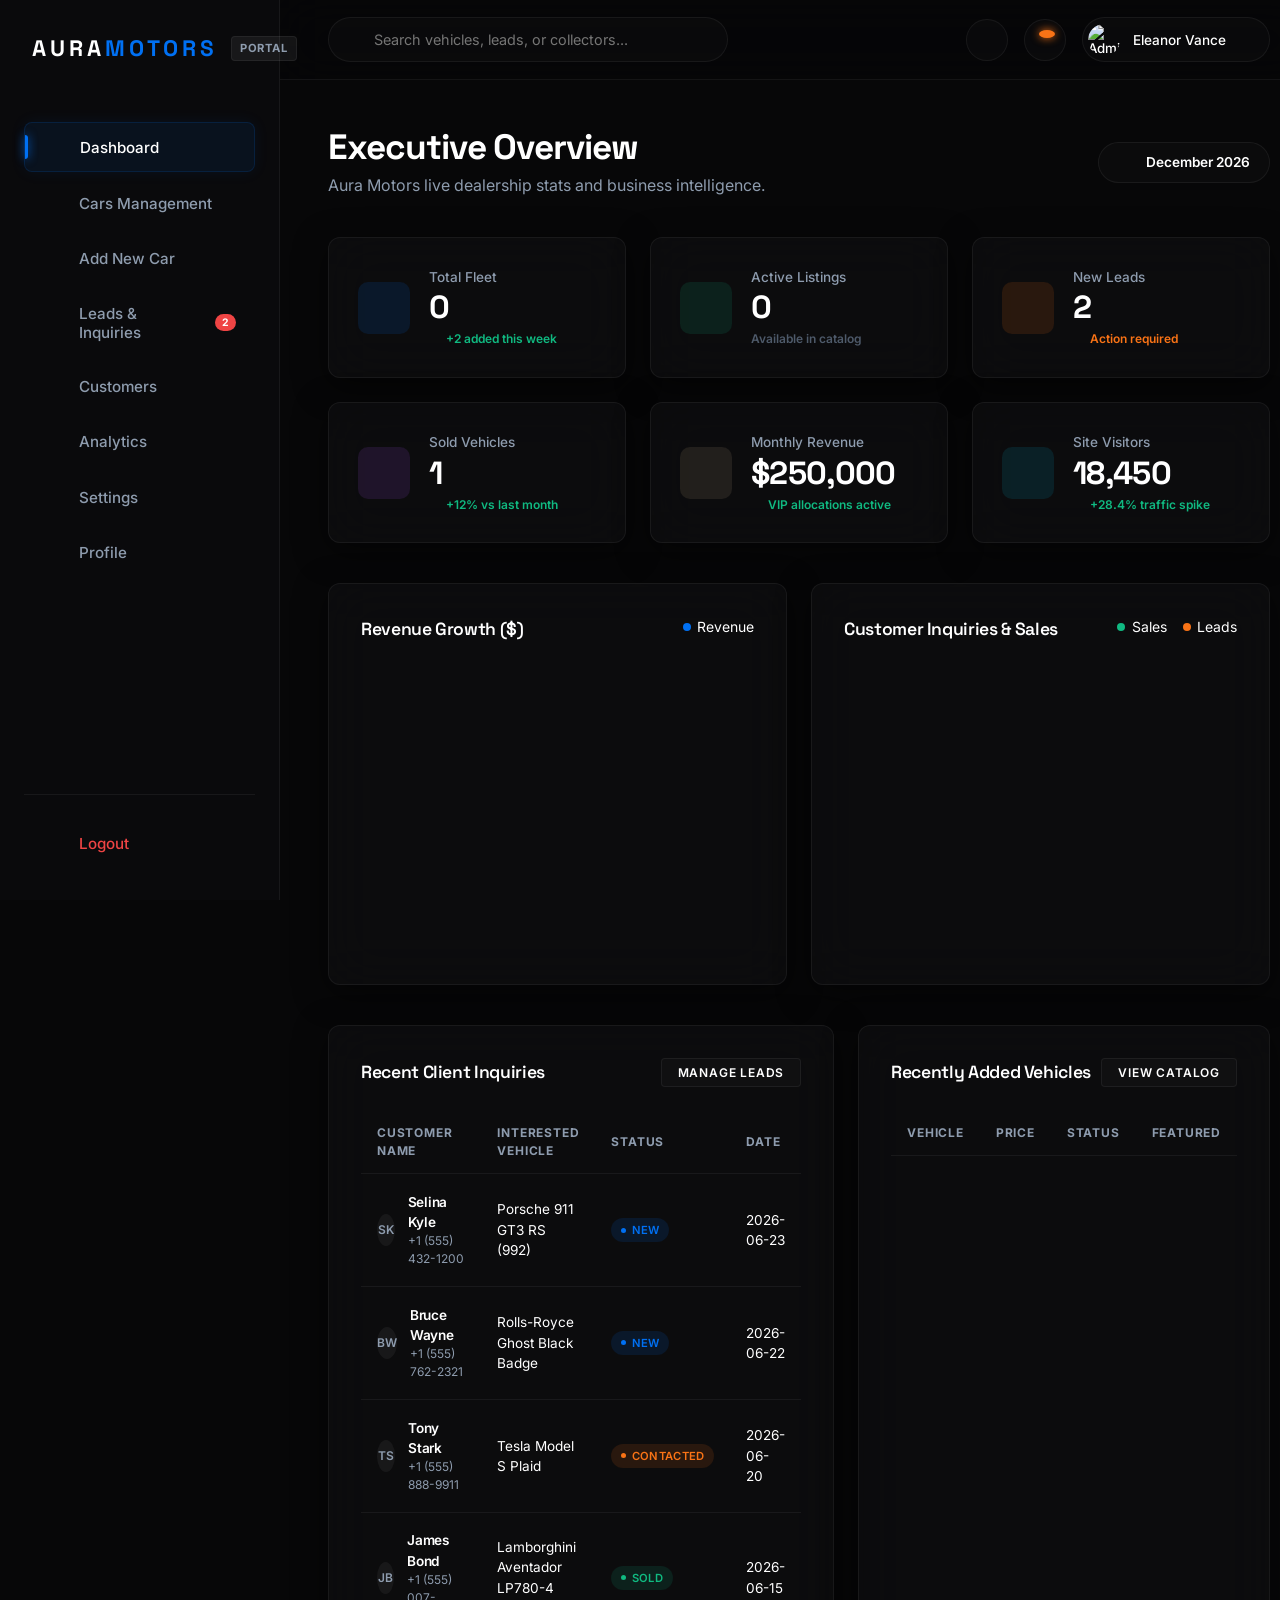
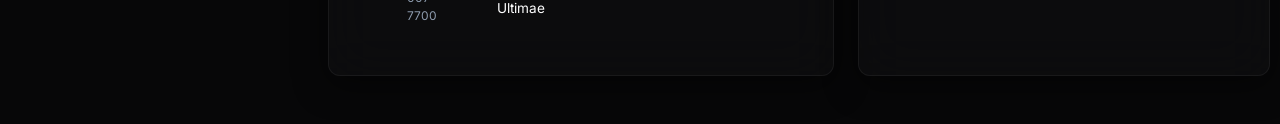
==== admin.html @ 61ebf042 "feat: add premium SaaS-grade Admin Dashboard" ====
<!DOCTYPE html>
<html lang="en">
<head>
  <meta charset="UTF-8">
  <meta name="viewport" content="width=device-width, initial-scale=1.0">
  <title>AURA MOTORS | Admin Control Panel</title>
  <!-- Google Fonts: Space Grotesk (headers) & Inter (body) -->
  <link rel="preconnect" href="https://fonts.googleapis.com">
  <link rel="preconnect" href="https://fonts.gstatic.com" crossorigin>
  <link href="https://fonts.googleapis.com/css2?family=Inter:wght@300;400;500;600;700&family=Space+Grotesk:wght@400;500;600;700&display=swap" rel="stylesheet">
  <!-- Stylesheet -->
  <link rel="stylesheet" href="admin.css">
</head>
<body class="dark-theme">

  <!-- Main Portal Portal Layout -->
  <div class="portal-wrapper">
    
    <!-- LEFT SIDEBAR -->
    <aside class="sidebar" id="sidebar">
      <div class="sidebar-brand">
        <a href="index.html" class="logo-link">AURA<span>MOTORS</span></a>
        <span class="badge badge-portal">PORTAL</span>
      </div>

      <nav class="sidebar-menu">
        <button class="menu-item active" data-tab="dashboard">
          <i data-lucide="layout-dashboard"></i>
          <span>Dashboard</span>
        </button>
        <button class="menu-item" data-tab="cars">
          <i data-lucide="car"></i>
          <span>Cars Management</span>
        </button>
        <button class="menu-item" data-tab="add-car">
          <i data-lucide="plus-square"></i>
          <span>Add New Car</span>
        </button>
        <button class="menu-item" data-tab="leads">
          <i data-lucide="message-square"></i>
          <span>Leads & Inquiries</span>
          <span class="badge badge-alert" id="leads-badge" style="display: none;">0</span>
        </button>
        <button class="menu-item" data-tab="customers">
          <i data-lucide="users"></i>
          <span>Customers</span>
        </button>
        <button class="menu-item" data-tab="analytics">
          <i data-lucide="line-chart"></i>
          <span>Analytics</span>
        </button>
        <button class="menu-item" data-tab="settings">
          <i data-lucide="settings"></i>
          <span>Settings</span>
        </button>
        <button class="menu-item" data-tab="profile">
          <i data-lucide="user-cog"></i>
          <span>Profile</span>
        </button>
      </nav>

      <div class="sidebar-footer">
        <button class="btn-logout" id="sidebar-logout-btn">
          <i data-lucide="log-out"></i>
          <span>Logout</span>
        </button>
      </div>
    </aside>

    <!-- RIGHT CONTENT AREA -->
    <div class="content-wrapper">
      
      <!-- TOP NAVBAR -->
      <header class="navbar">
        <!-- Sidebar Toggle (Mobile) -->
        <button class="mobile-menu-btn" id="mobile-toggle" aria-label="Toggle Menu">
          <i data-lucide="menu"></i>
        </button>

        <!-- Search Bar -->
        <div class="search-bar-wrapper">
          <i data-lucide="search" class="search-icon"></i>
          <input type="text" id="global-search" placeholder="Search vehicles, leads, or collectors...">
        </div>

        <!-- Controls -->
        <div class="nav-controls">
          <!-- Light/Dark Mode Toggle -->
          <button class="nav-btn" id="theme-toggle" aria-label="Toggle Theme">
            <i data-lucide="sun" id="theme-icon-sun" style="display: none;"></i>
            <i data-lucide="moon" id="theme-icon-moon"></i>
          </button>

          <!-- Notifications Center -->
          <div class="dropdown-wrapper notifications-wrapper">
            <button class="nav-btn" id="notifications-toggle" aria-label="Notifications">
              <i data-lucide="bell"></i>
              <span class="badge badge-dot" id="notif-dot" style="display: none;"></span>
            </button>
            <div class="dropdown-panel glass" id="notifications-dropdown">
              <div class="dropdown-header">
                <h4>Notifications</h4>
                <button class="btn-clear-notif" id="clear-notifications-btn">Clear All</button>
              </div>
              <div class="dropdown-list" id="notifications-list">
                <!-- Populated dynamically -->
              </div>
            </div>
          </div>

          <!-- Admin Profile Dropdown -->
          <div class="dropdown-wrapper profile-wrapper">
            <button class="profile-toggle" id="profile-toggle" aria-label="Admin Profile">
              <img id="nav-admin-avatar" src="https://images.unsplash.com/photo-1534528741775-53994a69daeb?auto=format&fit=crop&w=150&h=150&q=80" alt="Admin Avatar">
              <span class="admin-name" id="nav-admin-name">Admin</span>
              <i data-lucide="chevron-down"></i>
            </button>
            <div class="dropdown-panel glass" id="profile-dropdown">
              <div class="profile-info">
                <img id="dropdown-admin-avatar" src="https://images.unsplash.com/photo-1534528741775-53994a69daeb?auto=format&fit=crop&w=150&h=150&q=80" alt="Admin Avatar">
                <div>
                  <h4 id="dropdown-admin-name">Admin Name</h4>
                  <p id="dropdown-admin-role">Super Admin</p>
                </div>
              </div>
              <div class="profile-links">
                <button data-tab="profile" class="dropdown-link-btn"><i data-lucide="user"></i> Account Settings</button>
                <button data-tab="settings" class="dropdown-link-btn"><i data-lucide="sliders"></i> System Config</button>
                <div class="divider"></div>
                <button class="dropdown-link-btn logout-text" id="navbar-logout-btn"><i data-lucide="log-out"></i> Sign Out</button>
              </div>
            </div>
          </div>
        </div>
      </header>

      <!-- MAIN TABS CONTAINER -->
      <main class="main-content" id="main-content">

        <!-- TAB 1: DASHBOARD -->
        <section class="tab-panel active" id="tab-dashboard">
          
          <div class="dashboard-header-block">
            <div>
              <h1 class="page-title">Executive Overview</h1>
              <p class="page-subtitle">Aura Motors live dealership stats and business intelligence.</p>
            </div>
            <div class="date-picker-badge">
              <i data-lucide="calendar"></i>
              <span id="live-date-str">June 2026</span>
            </div>
          </div>

          <!-- STATISTICS CARDS -->
          <div class="stats-grid">
            <div class="stat-card glass">
              <div class="stat-icon-wrapper blue">
                <i data-lucide="car"></i>
              </div>
              <div class="stat-details">
                <span class="stat-label">Total Fleet</span>
                <h3 class="stat-value" id="stat-total-cars">0</h3>
                <span class="stat-meta text-success"><i data-lucide="trending-up"></i> +2 added this week</span>
              </div>
            </div>
            <div class="stat-card glass">
              <div class="stat-icon-wrapper green">
                <i data-lucide="check-circle-2"></i>
              </div>
              <div class="stat-details">
                <span class="stat-label">Active Listings</span>
                <h3 class="stat-value" id="stat-active-listings">0</h3>
                <span class="stat-meta text-muted">Available in catalog</span>
              </div>
            </div>
            <div class="stat-card glass">
              <div class="stat-icon-wrapper orange">
                <i data-lucide="message-square"></i>
              </div>
              <div class="stat-details">
                <span class="stat-label">New Leads</span>
                <h3 class="stat-value" id="stat-new-leads">0</h3>
                <span class="stat-meta text-orange" id="stat-pending-leads-pct"><i data-lucide="clock"></i> Action required</span>
              </div>
            </div>
            <div class="stat-card glass">
              <div class="stat-icon-wrapper purple">
                <i data-lucide="shopping-cart"></i>
              </div>
              <div class="stat-details">
                <span class="stat-label">Sold Vehicles</span>
                <h3 class="stat-value" id="stat-sold-cars">0</h3>
                <span class="stat-meta text-success"><i data-lucide="trending-up"></i> +12% vs last month</span>
              </div>
            </div>
            <div class="stat-card glass">
              <div class="stat-icon-wrapper gold">
                <i data-lucide="dollar-sign"></i>
              </div>
              <div class="stat-details">
                <span class="stat-label">Monthly Revenue</span>
                <h3 class="stat-value" id="stat-monthly-revenue">$0</h3>
                <span class="stat-meta text-success"><i data-lucide="trending-up"></i> VIP allocations active</span>
              </div>
            </div>
            <div class="stat-card glass">
              <div class="stat-icon-wrapper cyan">
                <i data-lucide="eye"></i>
              </div>
              <div class="stat-details">
                <span class="stat-label">Site Visitors</span>
                <h3 class="stat-value" id="stat-site-visitors">0</h3>
                <span class="stat-meta text-success"><i data-lucide="trending-up"></i> +28.4% traffic spike</span>
              </div>
            </div>
          </div>

          <!-- ANALYTICS SECTION (CHARTS) -->
          <div class="charts-grid">
            <div class="chart-card glass">
              <div class="chart-header">
                <h3>Revenue Growth ($)</h3>
                <div class="chart-legend">
                  <span class="legend-dot blue"></span> <span>Revenue</span>
                </div>
              </div>
              <div class="chart-container">
                <canvas id="revenue-chart"></canvas>
              </div>
            </div>
            <div class="chart-card glass">
              <div class="chart-header">
                <h3>Customer Inquiries & Sales</h3>
                <div class="chart-legend">
                  <span class="legend-dot green"></span> <span>Sales</span>
                  <span class="legend-dot orange" style="margin-left: 1rem;"></span> <span>Leads</span>
                </div>
              </div>
              <div class="chart-container">
                <canvas id="leads-chart"></canvas>
              </div>
            </div>
          </div>

          <!-- BOTTOM TABLES GRID -->
          <div class="dashboard-tables-grid">
            
            <!-- RECENT LEADS -->
            <div class="table-card glass">
              <div class="table-header">
                <h3>Recent Client Inquiries</h3>
                <button class="btn btn-secondary-sm" data-tab="leads">Manage Leads</button>
              </div>
              <div class="table-container">
                <table class="dashboard-table">
                  <thead>
                    <tr>
                      <th>Customer Name</th>
                      <th>Interested Vehicle</th>
                      <th>Status</th>
                      <th>Date</th>
                    </tr>
                  </thead>
                  <tbody id="recent-leads-tbody">
                    <!-- Populated dynamically -->
                  </tbody>
                </table>
              </div>
            </div>

            <!-- RECENT CARS -->
            <div class="table-card glass">
              <div class="table-header">
                <h3>Recently Added Vehicles</h3>
                <button class="btn btn-secondary-sm" data-tab="cars">View Catalog</button>
              </div>
              <div class="table-container">
                <table class="dashboard-table">
                  <thead>
                    <tr>
                      <th>Vehicle</th>
                      <th>Price</th>
                      <th>Status</th>
                      <th>Featured</th>
                    </tr>
                  </thead>
                  <tbody id="recent-cars-tbody">
                    <!-- Populated dynamically -->
                  </tbody>
                </table>
              </div>
            </div>

          </div>

        </section>

        <!-- TAB 2: CARS MANAGEMENT -->
        <section class="tab-panel" id="tab-cars">
          <div class="section-header-block">
            <div>
              <h1 class="page-title">Catalog Inventory</h1>
              <p class="page-subtitle">Add, modify, feature, or remove luxury hypercars from AURA MOTORS.</p>
            </div>
            <button class="btn btn-primary" data-tab="add-car">
              <i data-lucide="plus"></i> Add New Vehicle
            </button>
          </div>

          <!-- FILTER BAR -->
          <div class="filter-bar glass">
            <div class="filter-group">
              <label for="car-filter-search">Search</label>
              <input type="text" id="car-filter-search" placeholder="Search by name or model...">
            </div>
            <div class="filter-group">
              <label for="car-filter-brand">Brand</label>
              <select id="car-filter-brand">
                <option value="all">All Brands</option>
                <!-- Filled dynamically -->
              </select>
            </div>
            <div class="filter-group">
              <label for="car-filter-fuel">Fuel Type</label>
              <select id="car-filter-fuel">
                <option value="all">All Fuel Types</option>
                <option value="Gasoline">Gasoline</option>
                <option value="Electric">Electric</option>
                <option value="Hybrid">Hybrid</option>
              </select>
            </div>
            <div class="filter-group">
              <label for="car-filter-featured">Status</label>
              <select id="car-filter-featured">
                <option value="all">All Statuses</option>
                <option value="featured">Featured Only</option>
                <option value="standard">Standard Only</option>
              </select>
            </div>
          </div>

          <!-- CARS LIST TABLE -->
          <div class="table-card glass" style="margin-top: 2rem;">
            <div class="table-container">
              <table class="dashboard-table catalog-table">
                <thead>
                  <tr>
                    <th>Vehicle</th>
                    <th>Year</th>
                    <th>Price</th>
                    <th>Specs</th>
                    <th>Fuel / Trans</th>
                    <th>Featured</th>
                    <th>Actions</th>
                  </tr>
                </thead>
                <tbody id="catalog-cars-tbody">
                  <!-- Populated dynamically -->
                </tbody>
              </table>
            </div>
          </div>
        </section>

        <!-- TAB 3: ADD/EDIT NEW CAR -->
        <section class="tab-panel" id="tab-add-car">
          <div class="section-header-block">
            <div>
              <h1 class="page-title" id="form-page-title">Add New Vehicle</h1>
              <p class="page-subtitle">Publish a new high-performance luxury automobile to the dealership database.</p>
            </div>
            <button class="btn btn-secondary" data-tab="cars">
              Cancel & Return
            </button>
          </div>

          <form class="glass form-wrapper" id="vehicle-form">
            <!-- Hidden input for editing ID -->
            <input type="hidden" id="form-car-id" value="">

            <div class="form-grid">
              
              <!-- Left Column: Specs -->
              <div class="form-column">
                <h3 class="form-section-title">Core Specifications</h3>
                
                <div class="form-row-2">
                  <div class="form-group">
                    <label for="car-brand">Brand Name *</label>
                    <input type="text" id="car-brand" required placeholder="e.g. Lamborghini">
                  </div>
                  <div class="form-group">
                    <label for="car-name">Model Name *</label>
                    <input type="text" id="car-name" required placeholder="e.g. Aventador LP780-4">
                  </div>
                </div>

                <div class="form-row-3">
                  <div class="form-group">
                    <label for="car-year">Model Year *</label>
                    <input type="number" id="car-year" min="1900" max="2030" required placeholder="e.g. 2024">
                  </div>
                  <div class="form-group">
                    <label for="car-price">Price ($) *</label>
                    <input type="number" id="car-price" min="0" required placeholder="e.g. 350000">
                  </div>
                  <div class="form-group">
                    <label for="car-hp">Horsepower (HP) *</label>
                    <input type="number" id="car-hp" min="0" required placeholder="e.g. 780">
                  </div>
                </div>

                <div class="form-row-3">
                  <div class="form-group">
                    <label for="car-fuel">Fuel Type *</label>
                    <select id="car-fuel" required>
                      <option value="Gasoline">Gasoline</option>
                      <option value="Electric">Electric</option>
                      <option value="Hybrid">Hybrid</option>
                    </select>
                  </div>
                  <div class="form-group">
                    <label for="car-transmission">Transmission *</label>
                    <select id="car-transmission" required>
                      <option value="Automatic">Automatic</option>
                      <option value="Manual">Manual</option>
                    </select>
                  </div>
                  <div class="form-group">
                    <label for="car-drivetrain">Drivetrain *</label>
                    <input type="text" id="car-drivetrain" required placeholder="e.g. AWD or RWD">
                  </div>
                </div>

                <div class="form-row-3">
                  <div class="form-group">
                    <label for="car-engine">Engine Type *</label>
                    <input type="text" id="car-engine" required placeholder="e.g. 6.5L V12">
                  </div>
                  <div class="form-group">
                    <label for="car-acceleration">Acceleration (0-60mph) *</label>
                    <input type="text" id="car-acceleration" required placeholder="e.g. 2.8s">
                  </div>
                  <div class="form-group">
                    <label for="car-topspeed">Top Speed *</label>
                    <input type="text" id="car-topspeed" required placeholder="e.g. 220 mph">
                  </div>
                </div>

                <div class="form-group">
                  <label for="car-description">Vehicle Narrative / Description *</label>
                  <textarea id="car-description" rows="5" required placeholder="Enter description detailing the craftsmanship, condition, speed specs and performance highlights..."></textarea>
                </div>
              </div>

              <!-- Right Column: Media -->
              <div class="form-column">
                <h3 class="form-section-title">Media & Showroom Display</h3>
                
                <div class="form-group">
                  <label for="car-image">Main Display Image URL *</label>
                  <input type="url" id="car-image" required placeholder="https://images.unsplash.com/...">
                </div>

                <div class="form-group">
                  <label for="car-gallery">Gallery Image URLs (One URL per line) *</label>
                  <textarea id="car-gallery" rows="5" required placeholder="https://images.unsplash.com/photo-1
https://images.unsplash.com/photo-2
https://images.unsplash.com/photo-3"></textarea>
                  <p class="field-tip">Provide at least 3 URLs for the showcase slider.</p>
                </div>

                <div class="form-group">
                  <label for="car-angles">360° Viewer Image Angles (One URL per line - Exactly 6 URLs)</label>
                  <textarea id="car-angles" rows="5" placeholder="Angle 1 (Front)...
Angle 2...
Angle 3...
Angle 4...
Angle 5...
Angle 6 (Back)..."></textarea>
                  <p class="field-tip">Optional. If empty, the website will use gallery assets for the 360° carousel.</p>
                </div>

                <div class="form-group flex-row-align">
                  <div class="checkbox-wrapper">
                    <input type="checkbox" id="car-featured">
                    <label for="car-featured">Feature on Showroom Homepage</label>
                  </div>
                </div>

                <div class="form-actions" style="margin-top: 3rem;">
                  <button type="submit" class="btn btn-primary" id="form-submit-btn">Save Vehicle Details</button>
                  <button type="button" class="btn btn-secondary" id="form-clear-btn">Clear All</button>
                </div>
              </div>

            </div>
          </form>
        </section>

        <!-- TAB 4: LEADS & INQUIRIES -->
        <section class="tab-panel" id="tab-leads">
          <div class="section-header-block">
            <div>
              <h1 class="page-title">Client Inquiries</h1>
              <p class="page-subtitle">Track, update, and manage customer acquisition leads for premium cars.</p>
            </div>
          </div>

          <!-- Leads Filter -->
          <div class="filter-bar glass">
            <div class="filter-group">
              <label for="leads-filter-search">Search Clients</label>
              <input type="text" id="leads-filter-search" placeholder="Search by name, phone or vehicle...">
            </div>
            <div class="filter-group">
              <label for="leads-filter-status">Inquiry Status</label>
              <select id="leads-filter-status">
                <option value="all">All Inquiries</option>
                <option value="New">New</option>
                <option value="Contacted">Contacted</option>
                <option value="Sold">Sold</option>
                <option value="Closed">Closed</option>
              </select>
            </div>
          </div>

          <!-- Leads Table -->
          <div class="table-card glass" style="margin-top: 2rem;">
            <div class="table-container">
              <table class="dashboard-table catalog-table">
                <thead>
                  <tr>
                    <th>Customer Name</th>
                    <th>Phone / Contact</th>
                    <th>Vehicle of Interest</th>
                    <th>Date</th>
                    <th>Status</th>
                    <th>Actions</th>
                  </tr>
                </thead>
                <tbody id="leads-tbody">
                  <!-- Filled dynamically -->
                </tbody>
              </table>
            </div>
          </div>
        </section>

        <!-- TAB 5: CUSTOMER MANAGEMENT -->
        <section class="tab-panel" id="tab-customers">
          <div class="section-header-block">
            <div>
              <h1 class="page-title">VIP Collectors Directory</h1>
              <p class="page-subtitle">Access profile records, wishlist items, and purchase archives of AURA clients.</p>
            </div>
          </div>

          <!-- Customers Grid -->
          <div class="customers-grid" id="customers-cards-grid">
            <!-- Populated dynamically -->
          </div>
        </section>

        <!-- TAB 6: ANALYTICS -->
        <section class="tab-panel" id="tab-analytics">
          <div class="section-header-block">
            <div>
              <h1 class="page-title">Performance Analytics</h1>
              <p class="page-subtitle">Deep dive business intelligence charts tracking revenue, sales conversion, and site traffic.</p>
            </div>
          </div>

          <div class="analytics-charts-detailed">
            
            <div class="chart-card-large glass">
              <div class="chart-header">
                <h3>Revenue Trend ($)</h3>
                <p class="chart-subtitle">Calculated monthly revenue from VIP allocations and direct showroom deals.</p>
              </div>
              <div class="chart-container-large">
                <canvas id="analytics-revenue-large-chart"></canvas>
              </div>
            </div>

            <div class="analytics-row-charts">
              
              <div class="chart-card glass">
                <div class="chart-header">
                  <h3>Lead Acquisition Channel</h3>
                </div>
                <div class="chart-container">
                  <canvas id="analytics-channels-chart"></canvas>
                </div>
              </div>

              <div class="chart-card glass">
                <div class="chart-header">
                  <h3>Catalog Engagement by Category</h3>
                </div>
                <div class="chart-container">
                  <canvas id="analytics-categories-chart"></canvas>
                </div>
              </div>

            </div>

          </div>
        </section>

        <!-- TAB 7: SETTINGS -->
        <section class="tab-panel" id="tab-settings">
          <div class="section-header-block">
            <div>
              <h1 class="page-title">System Settings</h1>
              <p class="page-subtitle">Manage system rules, SEO descriptions, contact portals, and dealership policies.</p>
            </div>
          </div>

          <div class="settings-grid">
            
            <!-- Left panel: Dealership Info & SEO -->
            <div class="settings-column">
              <div class="glass form-wrapper">
                <h3 class="form-section-title">Dealership Information</h3>
                
                <div class="form-group">
                  <label for="settings-dealer-name">Dealership Name</label>
                  <input type="text" id="settings-dealer-name" value="AURA MOTORS">
                </div>

                <div class="form-row-2">
                  <div class="form-group">
                    <label for="settings-dealer-phone">Business Phone</label>
                    <input type="text" id="settings-dealer-phone" value="+1 (555) 019-9000">
                  </div>
                  <div class="form-group">
                    <label for="settings-dealer-email">Sales Email</label>
                    <input type="email" id="settings-dealer-email" value="sales@auramotors.com">
                  </div>
                </div>

                <div class="form-group">
                  <label for="settings-dealer-address">Dealership Address</label>
                  <input type="text" id="settings-dealer-address" value="700 S Las Vegas Blvd, Las Vegas, NV 89101">
                </div>

                <h3 class="form-section-title" style="margin-top: 2rem;">SEO & Web Performance</h3>

                <div class="form-group">
                  <label for="settings-seo-title">Meta Title Template</label>
                  <input type="text" id="settings-seo-title" value="AURA MOTORS | Futuristic Luxury Car Dealership">
                </div>

                <div class="form-group">
                  <label for="settings-seo-description">Meta Description</label>
                  <textarea id="settings-seo-description" rows="3">Experience the pinnacle of automotive luxury and performance. Explore, compare, and drive your dream sports car today at Aura Motors.</textarea>
                </div>

                <button class="btn btn-primary" id="save-general-settings-btn" style="margin-top: 1rem;">Save Portal Configuration</button>
              </div>
            </div>

            <!-- Right panel: Social Links & Team Members -->
            <div class="settings-column">
              <div class="glass form-wrapper">
                <h3 class="form-section-title">Social Showroom Connections</h3>

                <div class="form-group">
                  <label for="settings-social-ig">Instagram URL</label>
                  <input type="url" id="settings-social-ig" value="https://instagram.com/auramotors">
                </div>
                <div class="form-group">
                  <label for="settings-social-yt">YouTube Channel</label>
                  <input type="url" id="settings-social-yt" value="https://youtube.com/auramotors">
                </div>
                <div class="form-group">
                  <label for="settings-social-tw">X / Twitter</label>
                  <input type="url" id="settings-social-tw" value="https://x.com/auramotors">
                </div>

                <h3 class="form-section-title" style="margin-top: 2rem;">Authorized Admin Accounts</h3>
                
                <div class="team-admins-list" id="admins-list-container">
                  <!-- Rendered dynamically -->
                </div>

                <button class="btn btn-secondary" id="add-admin-account-btn" style="width: 100%; justify-content: center; margin-top: 1.5rem;">
                  <i data-lucide="plus"></i> Authorize New Team Member
                </button>
              </div>
            </div>

          </div>
        </section>

        <!-- TAB 8: PROFILE -->
        <section class="tab-panel" id="tab-profile">
          <div class="section-header-block">
            <div>
              <h1 class="page-title">Personal Settings</h1>
              <p class="page-subtitle">View and update your personal admin details, role privileges, and credentials.</p>
            </div>
          </div>

          <div class="profile-card-container glass">
            <div class="profile-details-card">
              <div class="profile-card-left">
                <div class="avatar-upload-area">
                  <img id="profile-card-avatar" src="" alt="Admin Avatar">
                  <div class="avatar-overlay">
                    <i data-lucide="camera"></i>
                  </div>
                </div>
                <h2 id="profile-card-name">Admin Name</h2>
                <span class="role-badge" id="profile-card-role">Super Admin</span>
              </div>
              <div class="profile-card-right">
                <form id="admin-profile-form">
                  <div class="form-row-2">
                    <div class="form-group">
                      <label for="profile-name">Full Name</label>
                      <input type="text" id="profile-name" required value="Eleanor Vance">
                    </div>
                    <div class="form-group">
                      <label for="profile-email">Email Address</label>
                      <input type="email" id="profile-email" required value="eleanor@auramotors.com">
                    </div>
                  </div>
                  <div class="form-row-2">
                    <div class="form-group">
                      <label for="profile-role">Designation / Role</label>
                      <input type="text" id="profile-role" readonly value="Super Admin" class="readonly-input">
                    </div>
                    <div class="form-group">
                      <label for="profile-avatar-url">Avatar Photo URL</label>
                      <input type="url" id="profile-avatar-url" required value="https://images.unsplash.com/photo-1534528741775-53994a69daeb?auto=format&fit=crop&w=150&h=150&q=80">
                    </div>
                  </div>
                  <div class="form-group">
                    <label for="profile-password">Change Password</label>
                    <input type="password" id="profile-password" placeholder="••••••••" value="admin1234">
                  </div>
                  <button type="submit" class="btn btn-primary" style="margin-top: 1rem;">Update Account Details</button>
                </form>
              </div>
            </div>
          </div>
        </section>

      </main>

    </div>
  </div>

  <!-- VIEW CAR DETAILS MODAL -->
  <div class="modal-overlay" id="car-details-modal">
    <div class="modal-box glass modal-large">
      <div class="modal-header">
        <h3 id="modal-car-title">Lamborghini Aventador</h3>
        <button class="modal-close" id="modal-car-close-btn">&times;</button>
      </div>
      <div class="modal-body">
        <div class="modal-car-grid">
          <div class="modal-car-left">
            <img id="modal-car-image" src="" alt="Car Image">
            <div class="modal-car-gallery" id="modal-car-gallery-row">
              <!-- Populated dynamically -->
            </div>
          </div>
          <div class="modal-car-right">
            <span class="modal-car-brand" id="modal-car-brand">Lamborghini</span>
            <div class="modal-car-price" id="modal-car-price">$507,000</div>
            <p class="modal-car-description" id="modal-car-desc">Description text...</p>
            
            <div class="modal-car-specs-grid">
              <div class="spec-tile">
                <span class="spec-label">Year</span>
                <span class="spec-val" id="modal-car-spec-year">2023</span>
              </div>
              <div class="spec-tile">
                <span class="spec-label">Fuel</span>
                <span class="spec-val" id="modal-car-spec-fuel">Gasoline</span>
              </div>
              <div class="spec-tile">
                <span class="spec-label">Transmission</span>
                <span class="spec-val" id="modal-car-spec-trans">Automatic</span>
              </div>
              <div class="spec-tile">
                <span class="spec-label">Power</span>
                <span class="spec-val" id="modal-car-spec-hp">780 HP</span>
              </div>
              <div class="spec-tile">
                <span class="spec-label">0-60 mph</span>
                <span class="spec-val" id="modal-car-spec-acc">2.8s</span>
              </div>
              <div class="spec-tile">
                <span class="spec-label">Top Speed</span>
                <span class="spec-val" id="modal-car-spec-speed">220 mph</span>
              </div>
            </div>
          </div>
        </div>
      </div>
    </div>
  </div>

  <!-- CONTACT LEAD MODAL -->
  <div class="modal-overlay" id="lead-contact-modal">
    <div class="modal-box glass">
      <div class="modal-header">
        <h3>Contact Client</h3>
        <button class="modal-close" id="modal-lead-close-btn">&times;</button>
      </div>
      <div class="modal-body">
        <p style="font-size: 0.9rem; color: var(--text-secondary); margin-bottom: 1.5rem;">Drafting sales pitch for <span style="font-weight:600; color:var(--text-primary);" id="contact-client-name">John Doe</span> regarding the <span style="font-weight:600; color:var(--accent-blue);" id="contact-client-car">Ferrari SF90</span>.</p>
        
        <div class="form-group">
          <label for="contact-channel">Communication Mode</label>
          <select id="contact-channel">
            <option value="email">Email Portal (sales@auramotors.com)</option>
            <option value="phone">Direct VIP Line (+1 (555) 019-9000)</option>
            <option value="whatsapp">Secure WhatsApp Client</option>
          </select>
        </div>

        <div class="form-group">
          <label for="contact-template">Message Template</label>
          <select id="contact-template">
            <option value="intro">Test Drive Scheduling & Booking Confirmation</option>
            <option value="pricing">Bespoke Financing Options & Pricing Sheet</option>
            <option value="avail">Exclusive Allocation / Delivery Status</option>
          </select>
        </div>

        <div class="form-group">
          <label for="contact-msg-content">Message Preview</label>
          <textarea id="contact-msg-content" rows="6"></textarea>
        </div>

        <div style="display:flex; justify-content: flex-end; gap: 1rem; margin-top: 2rem;">
          <button class="btn btn-secondary" id="btn-cancel-contact">Close</button>
          <button class="btn btn-primary" id="btn-send-contact"><i data-lucide="send"></i> Dispatch Message</button>
        </div>
      </div>
    </div>
  </div>

  <!-- GLOBAL NOTIFICATION TOAST OVERLAY -->
  <div id="toast-container" class="toast-container"></div>

  <!-- CDNs -->
  <!-- ChartJS CDN for premium analytical graphs -->
  <script src="https://cdn.jsdelivr.net/npm/chart.js"></script>
  <!-- Lucide Icons CDN -->
  <script src="https://unpkg.com/lucide@latest"></script>
  <!-- Main Script -->
  <script src="admin.js"></script>
</body>
</html>
---- admin.css ----
/* ==========================================================================
   AURA MOTORS ADMIN DASHBOARD STYLESHEET
   Design Language: Tesla-Inspired Minimalist Glassmorphism (Dark / Light Theme)
   ========================================================================== */

/* --- CSS Variables & Design System Tokens --- */
:root {
  --font-family-heading: 'Space Grotesk', sans-serif;
  --font-family-body: 'Inter', sans-serif;

  /* Theme: Dark (Default) */
  --bg-primary: #070708;
  --bg-secondary: #0f0f11;
  --bg-sidebar: #0a0a0c;
  --bg-card: rgba(255, 255, 255, 0.02);
  --border-color: rgba(255, 255, 255, 0.06);
  --border-color-hover: rgba(255, 255, 255, 0.12);
  --text-primary: #ffffff;
  --text-secondary: #8e9cae;
  --text-muted: #4e5a6a;

  /* Accent Colors */
  --accent-blue: #0070f3;
  --accent-blue-hover: #1e82f8;
  --accent-blue-glow: rgba(0, 112, 243, 0.25);
  
  --accent-gold: #c5a880;
  --accent-gold-hover: #b4966e;
  --accent-gold-glow: rgba(197, 168, 128, 0.2);

  --accent-green: #10b981;
  --accent-green-glow: rgba(16, 185, 129, 0.15);

  --accent-orange: #f97316;
  --accent-orange-glow: rgba(249, 115, 22, 0.15);

  --accent-red: #ef4444;
  --accent-red-glow: rgba(239, 68, 68, 0.15);

  --accent-cyan: #06b6d4;

  /* Shadow & Blur */
  --glass-blur: 25px;
  --shadow-main: 0 8px 32px 0 rgba(0, 0, 0, 0.5);
  --transition-smooth: all 0.3s cubic-bezier(0.16, 1, 0.3, 1);
  --transition-fast: all 0.15s ease;
}

/* Light Theme Variables */
body.light-theme {
  --bg-primary: #f8fafc;
  --bg-secondary: #ffffff;
  --bg-sidebar: #f1f5f9;
  --bg-card: rgba(0, 0, 0, 0.02);
  --border-color: rgba(0, 0, 0, 0.08);
  --border-color-hover: rgba(0, 0, 0, 0.16);
  --text-primary: #0f172a;
  --text-secondary: #475569;
  --text-muted: #94a3b8;

  --accent-blue-glow: rgba(0, 112, 243, 0.1);
  --accent-gold-glow: rgba(197, 168, 128, 0.1);
  --shadow-main: 0 8px 32px 0 rgba(148, 163, 184, 0.15);
}

/* --- Base & Reset Reset Styles --- */
* {
  margin: 0;
  padding: 0;
  box-sizing: border-box;
}

body {
  background-color: var(--bg-primary);
  color: var(--text-primary);
  font-family: var(--font-family-body);
  font-size: 14px;
  line-height: 1.5;
  overflow-x: hidden;
  transition: background-color 0.4s ease, color 0.4s ease;
}

/* Scrollbar styling */
::-webkit-scrollbar {
  width: 6px;
  height: 6px;
}
::-webkit-scrollbar-track {
  background: var(--bg-primary);
}
::-webkit-scrollbar-thumb {
  background: var(--border-color);
  border-radius: 3px;
}
::-webkit-scrollbar-thumb:hover {
  background: var(--text-muted);
}

/* --- Typography Typography --- */
h1, h2, h3, h4, h5, h6 {
  font-family: var(--font-family-heading);
  font-weight: 600;
  letter-spacing: -0.02em;
}

/* --- Layout Structure Layout --- */
.portal-wrapper {
  display: grid;
  grid-template-columns: 280px 1fr;
  min-height: 100vh;
}

/* LEFT SIDEBAR */
.sidebar {
  background-color: var(--bg-sidebar);
  border-right: 1px solid var(--border-color);
  display: flex;
  flex-direction: column;
  height: 100vh;
  position: sticky;
  top: 0;
  z-index: 100;
  padding: 2rem 1.5rem;
  transition: transform 0.3s cubic-bezier(0.16, 1, 0.3, 1), background-color 0.4s ease;
}

.sidebar-brand {
  display: flex;
  align-items: center;
  gap: 0.8rem;
  margin-bottom: 3.5rem;
  padding-left: 0.5rem;
}

.logo-link {
  font-family: var(--font-family-heading);
  font-size: 1.4rem;
  font-weight: 700;
  letter-spacing: 0.25rem;
  color: var(--text-primary);
  text-decoration: none;
}

.logo-link span {
  color: var(--accent-blue);
}

.badge {
  padding: 0.2rem 0.5rem;
  border-radius: 4px;
  font-size: 0.7rem;
  font-weight: 700;
  letter-spacing: 0.05rem;
}

.badge-portal {
  background: rgba(255, 255, 255, 0.06);
  border: 1px solid var(--border-color);
  color: var(--text-secondary);
}

.badge-alert {
  background: var(--accent-red);
  color: #fff;
  font-size: 0.65rem;
  padding: 0.1rem 0.4rem;
  border-radius: 10px;
}

.sidebar-menu {
  display: flex;
  flex-direction: column;
  gap: 0.4rem;
  flex: 1;
}

.menu-item {
  display: flex;
  align-items: center;
  gap: 1rem;
  padding: 0.9rem 1.2rem;
  background: none;
  border: none;
  border-radius: 8px;
  color: var(--text-secondary);
  font-family: var(--font-family-body);
  font-size: 0.95rem;
  font-weight: 500;
  text-align: left;
  cursor: pointer;
  width: 100%;
  transition: var(--transition-fast);
  position: relative;
}

.menu-item i {
  width: 20px;
  height: 20px;
  stroke-width: 1.8;
  color: var(--text-secondary);
  transition: var(--transition-fast);
}

.menu-item:hover {
  color: var(--text-primary);
  background: rgba(255, 255, 255, 0.02);
}

.menu-item:hover i {
  color: var(--text-primary);
  transform: translateX(2px);
}

.menu-item.active {
  color: var(--text-primary);
  background: rgba(0, 112, 243, 0.08);
  border: 1px solid rgba(0, 112, 243, 0.15);
  box-shadow: 0 0 15px rgba(0, 112, 243, 0.08);
}

.menu-item.active i {
  color: var(--accent-blue);
}

.menu-item.active::before {
  content: '';
  position: absolute;
  left: 0;
  top: 25%;
  height: 50%;
  width: 3px;
  background-color: var(--accent-blue);
  border-radius: 0 4px 4px 0;
  box-shadow: 0 0 10px var(--accent-blue);
}

.sidebar-footer {
  border-top: 1px solid var(--border-color);
  padding-top: 1.5rem;
}

.btn-logout {
  display: flex;
  align-items: center;
  gap: 1rem;
  padding: 0.9rem 1.2rem;
  background: none;
  border: none;
  border-radius: 8px;
  color: var(--accent-red);
  font-family: var(--font-family-body);
  font-size: 0.95rem;
  font-weight: 500;
  cursor: pointer;
  width: 100%;
  transition: var(--transition-fast);
}

.btn-logout:hover {
  background: rgba(239, 68, 68, 0.08);
}

.btn-logout i {
  width: 20px;
  height: 20px;
}

/* RIGHT CONTENT AREA */
.content-wrapper {
  display: flex;
  flex-direction: column;
  min-height: 100vh;
}

/* TOP NAVBAR */
.navbar {
  height: 80px;
  background-color: rgba(7, 7, 8, 0.4);
  backdrop-filter: blur(var(--glass-blur));
  border-bottom: 1px solid var(--border-color);
  padding: 0 3rem;
  display: flex;
  align-items: center;
  justify-content: space-between;
  position: sticky;
  top: 0;
  z-index: 90;
  transition: background-color 0.4s ease;
}

body.light-theme .navbar {
  background-color: rgba(248, 250, 252, 0.4);
}

.mobile-menu-btn {
  display: none;
  background: none;
  border: none;
  color: var(--text-primary);
  font-size: 1.5rem;
  cursor: pointer;
  width: 40px;
  height: 40px;
  align-items: center;
  justify-content: center;
  border-radius: 8px;
  border: 1px solid var(--border-color);
}

.search-bar-wrapper {
  position: relative;
  max-width: 400px;
  width: 100%;
}

.search-icon {
  position: absolute;
  left: 1.2rem;
  top: 50%;
  transform: translateY(-50%);
  color: var(--text-secondary);
  width: 16px;
  height: 16px;
}

#global-search {
  width: 100%;
  background: rgba(255, 255, 255, 0.02);
  border: 1px solid var(--border-color);
  padding: 0.8rem 1rem 0.8rem 2.8rem;
  border-radius: 30px;
  color: var(--text-primary);
  font-family: var(--font-family-body);
  font-size: 0.9rem;
  outline: none;
  transition: var(--transition-smooth);
}

#global-search:focus {
  border-color: var(--accent-blue);
  background: rgba(255, 255, 255, 0.05);
  box-shadow: 0 0 15px var(--accent-blue-glow);
}

.nav-controls {
  display: flex;
  align-items: center;
  gap: 1rem;
}

.nav-btn {
  width: 42px;
  height: 42px;
  border-radius: 50%;
  background: rgba(255, 255, 255, 0.02);
  border: 1px solid var(--border-color);
  color: var(--text-primary);
  display: flex;
  align-items: center;
  justify-content: center;
  cursor: pointer;
  position: relative;
  transition: var(--transition-fast);
}

.nav-btn:hover {
  background: rgba(255, 255, 255, 0.06);
  border-color: var(--border-color-hover);
  transform: translateY(-1px);
}

.nav-btn i {
  width: 18px;
  height: 18px;
  stroke-width: 2;
}

.badge-dot {
  position: absolute;
  top: 10px;
  right: 10px;
  width: 8px;
  height: 8px;
  border-radius: 50%;
  background-color: var(--accent-orange);
  box-shadow: 0 0 8px var(--accent-orange);
}

/* Dropdown Container */
.dropdown-wrapper {
  position: relative;
}

.dropdown-panel {
  position: absolute;
  top: calc(100% + 15px);
  right: 0;
  width: 320px;
  border-radius: 12px;
  border: 1px solid var(--border-color);
  box-shadow: var(--shadow-main);
  opacity: 0;
  visibility: hidden;
  transform: translateY(10px);
  transition: opacity 0.3s cubic-bezier(0.16, 1, 0.3, 1), transform 0.3s cubic-bezier(0.16, 1, 0.3, 1), visibility 0.3s ease;
  z-index: 200;
  overflow: hidden;
}

.dropdown-panel.active {
  opacity: 1;
  visibility: visible;
  transform: translateY(0);
}

/* Glassmorphism Styling */
.glass {
  background: rgba(15, 15, 17, 0.7);
  backdrop-filter: blur(var(--glass-blur));
  -webkit-backdrop-filter: blur(var(--glass-blur));
}

body.light-theme .glass {
  background: rgba(255, 255, 255, 0.75);
}

/* Notifications Dropdown Spec */
.dropdown-header {
  padding: 1.2rem 1.5rem;
  border-bottom: 1px solid var(--border-color);
  display: flex;
  align-items: center;
  justify-content: space-between;
}

.dropdown-header h4 {
  font-size: 1rem;
}

.btn-clear-notif {
  background: none;
  border: none;
  color: var(--accent-blue);
  font-family: var(--font-family-body);
  font-size: 0.75rem;
  font-weight: 600;
  cursor: pointer;
}

.dropdown-list {
  max-height: 320px;
  overflow-y: auto;
}

.notif-item {
  padding: 1.2rem 1.5rem;
  border-bottom: 1px solid var(--border-color);
  display: flex;
  gap: 1rem;
  cursor: pointer;
  transition: var(--transition-fast);
}

.notif-item:hover {
  background: rgba(255, 255, 255, 0.02);
}

.notif-icon-wrapper {
  width: 32px;
  height: 32px;
  border-radius: 50%;
  display: flex;
  align-items: center;
  justify-content: center;
  flex-shrink: 0;
}

.notif-icon-wrapper.blue { background: rgba(0, 112, 243, 0.15); color: var(--accent-blue); }
.notif-icon-wrapper.orange { background: rgba(249, 115, 22, 0.15); color: var(--accent-orange); }
.notif-icon-wrapper.green { background: rgba(16, 185, 129, 0.15); color: var(--accent-green); }

.notif-item-body h5 {
  font-family: var(--font-family-body);
  font-size: 0.85rem;
  font-weight: 600;
  margin-bottom: 0.1rem;
}

.notif-item-body p {
  font-size: 0.8rem;
  color: var(--text-secondary);
  line-height: 1.3;
  margin-bottom: 0.3rem;
}

.notif-time {
  font-size: 0.7rem;
  color: var(--text-muted);
}

.notif-empty {
  padding: 2.5rem;
  text-align: center;
  color: var(--text-secondary);
}

.notif-empty i {
  width: 36px;
  height: 36px;
  stroke-width: 1.5;
  color: var(--text-muted);
  margin-bottom: 0.8rem;
}

/* Profile Dropdown Specs */
.profile-toggle {
  display: flex;
  align-items: center;
  gap: 0.8rem;
  background: rgba(255, 255, 255, 0.02);
  border: 1px solid var(--border-color);
  padding: 0.35rem 1rem 0.35rem 0.35rem;
  border-radius: 30px;
  cursor: pointer;
  color: var(--text-primary);
  font-family: var(--font-family-body);
  font-weight: 500;
  transition: var(--transition-fast);
}

.profile-toggle:hover {
  background: rgba(255, 255, 255, 0.05);
  border-color: var(--border-color-hover);
}

#nav-admin-avatar {
  width: 32px;
  height: 32px;
  border-radius: 50%;
  object-fit: cover;
}

.admin-name {
  font-size: 0.85rem;
}

.profile-toggle i {
  width: 14px;
  height: 14px;
}

.profile-info {
  padding: 1.5rem;
  border-bottom: 1px solid var(--border-color);
  display: flex;
  align-items: center;
  gap: 1rem;
}

#dropdown-admin-avatar {
  width: 48px;
  height: 48px;
  border-radius: 50%;
  object-fit: cover;
  border: 1.5px solid var(--accent-blue);
}

.profile-info h4 {
  font-size: 0.95rem;
}

.profile-info p {
  font-size: 0.75rem;
  color: var(--text-secondary);
}

.profile-links {
  padding: 0.6rem;
  display: flex;
  flex-direction: column;
}

.dropdown-link-btn {
  background: none;
  border: none;
  padding: 0.7rem 1rem;
  color: var(--text-primary);
  font-family: var(--font-family-body);
  font-size: 0.85rem;
  font-weight: 500;
  text-align: left;
  display: flex;
  align-items: center;
  gap: 0.8rem;
  border-radius: 6px;
  cursor: pointer;
  transition: var(--transition-fast);
}

.dropdown-link-btn:hover {
  background: rgba(255, 255, 255, 0.04);
  color: var(--accent-blue);
}

.dropdown-link-btn i {
  width: 16px;
  height: 16px;
}

.divider {
  height: 1px;
  background-color: var(--border-color);
  margin: 0.4rem 0;
}

.logout-text:hover {
  color: var(--accent-red) !important;
  background: rgba(239, 68, 68, 0.08) !important;
}

/* --- MAIN TABS CONTAINER --- */
.main-content {
  flex: 1;
  padding: 3rem;
  max-width: 1600px;
  width: 100%;
  margin: 0 auto;
}

.tab-panel {
  display: none;
  animation: fade-in-up 0.5s cubic-bezier(0.16, 1, 0.3, 1);
}

.tab-panel.active {
  display: block;
}

@keyframes fade-in-up {
  0% { opacity: 0; transform: translateY(15px); }
  100% { opacity: 1; transform: translateY(0); }
}

/* Headers */
.dashboard-header-block,
.section-header-block {
  display: flex;
  align-items: center;
  justify-content: space-between;
  margin-bottom: 2.5rem;
}

.page-title {
  font-size: 2.2rem;
  font-weight: 700;
  letter-spacing: -0.03em;
  line-height: 1.1;
  margin-bottom: 0.4rem;
}

.page-subtitle {
  color: var(--text-secondary);
  font-size: 1rem;
}

.date-picker-badge {
  display: flex;
  align-items: center;
  gap: 0.7rem;
  padding: 0.6rem 1.2rem;
  background: rgba(255, 255, 255, 0.02);
  border: 1px solid var(--border-color);
  border-radius: 30px;
  font-size: 0.85rem;
  font-weight: 600;
}

.date-picker-badge i {
  width: 16px;
  height: 16px;
  color: var(--accent-blue);
}

/* Buttons */
.btn {
  display: inline-flex;
  align-items: center;
  gap: 0.6rem;
  padding: 0.8rem 1.8rem;
  font-family: var(--font-family-body);
  font-size: 0.85rem;
  font-weight: 600;
  letter-spacing: 0.05rem;
  text-transform: uppercase;
  border-radius: 4px;
  cursor: pointer;
  transition: var(--transition-smooth);
  text-decoration: none;
}

.btn-primary {
  background-color: var(--text-primary);
  color: var(--bg-primary);
  border: 1px solid var(--text-primary);
}

.btn-primary:hover {
  background-color: transparent;
  color: var(--text-primary);
  transform: translateY(-2px);
  box-shadow: 0 5px 15px rgba(255,255,255,0.05);
}

body.light-theme .btn-primary:hover {
  box-shadow: 0 5px 15px rgba(0,0,0,0.1);
}

.btn-secondary {
  background-color: rgba(255, 255, 255, 0.02);
  color: var(--text-primary);
  border: 1px solid var(--border-color);
}

.btn-secondary:hover {
  background-color: var(--text-primary);
  color: var(--bg-primary);
  border-color: var(--text-primary);
  transform: translateY(-2px);
}

.btn-secondary-sm {
  background-color: rgba(255, 255, 255, 0.02);
  color: var(--text-primary);
  border: 1px solid var(--border-color);
  padding: 0.4rem 1rem;
  font-size: 0.75rem;
  font-weight: 600;
  text-transform: uppercase;
  border-radius: 4px;
  cursor: pointer;
  transition: var(--transition-fast);
}

.btn-secondary-sm:hover {
  background-color: rgba(255, 255, 255, 0.08);
  border-color: var(--border-color-hover);
}

/* --- STATISTICS CARDS --- */
.stats-grid {
  display: grid;
  grid-template-columns: repeat(auto-fit, minmax(240px, 1fr));
  gap: 1.5rem;
  margin-bottom: 2.5rem;
}

.stat-card {
  padding: 1.8rem;
  border-radius: 12px;
  border: 1px solid var(--border-color);
  display: flex;
  align-items: center;
  gap: 1.2rem;
  box-shadow: var(--shadow-main);
  transition: var(--transition-smooth);
}

.stat-card:hover {
  transform: translateY(-4px);
  border-color: var(--border-color-hover);
  box-shadow: 0 12px 40px rgba(0, 0, 0, 0.6);
}

body.light-theme .stat-card:hover {
  box-shadow: 0 12px 40px rgba(148, 163, 184, 0.2);
}

.stat-icon-wrapper {
  width: 52px;
  height: 52px;
  border-radius: 10px;
  display: flex;
  align-items: center;
  justify-content: center;
  flex-shrink: 0;
}

.stat-icon-wrapper i {
  width: 24px;
  height: 24px;
  stroke-width: 1.8;
}

/* Accent Color Variations for Stats Icon */
.stat-icon-wrapper.blue { background: rgba(0, 112, 243, 0.12); color: var(--accent-blue); }
.stat-icon-wrapper.green { background: rgba(16, 185, 129, 0.12); color: var(--accent-green); }
.stat-icon-wrapper.orange { background: rgba(249, 115, 22, 0.12); color: var(--accent-orange); }
.stat-icon-wrapper.purple { background: rgba(168, 85, 247, 0.12); color: #a855f7; }
.stat-icon-wrapper.gold { background: rgba(197, 168, 128, 0.12); color: var(--accent-gold); }
.stat-icon-wrapper.cyan { background: rgba(6, 182, 212, 0.12); color: var(--accent-cyan); }

.stat-details {
  display: flex;
  flex-direction: column;
}

.stat-label {
  font-size: 0.85rem;
  color: var(--text-secondary);
  margin-bottom: 0.2rem;
  font-weight: 500;
}

.stat-value {
  font-family: var(--font-family-heading);
  font-size: 2rem;
  font-weight: 700;
  line-height: 1.1;
  margin-bottom: 0.3rem;
  letter-spacing: -0.02em;
}

.stat-meta {
  font-size: 0.75rem;
  font-weight: 600;
  display: flex;
  align-items: center;
  gap: 0.3rem;
}

.stat-meta i {
  width: 12px;
  height: 12px;
}

.text-success { color: var(--accent-green); }
.text-orange { color: var(--accent-orange); }
.text-muted { color: var(--text-muted); }

/* --- ANALYTICS SECTION --- */
.charts-grid {
  display: grid;
  grid-template-columns: repeat(2, 1fr);
  gap: 1.5rem;
  margin-bottom: 2.5rem;
}

.chart-card {
  padding: 2rem;
  border-radius: 12px;
  border: 1px solid var(--border-color);
  box-shadow: var(--shadow-main);
}

.chart-header {
  display: flex;
  justify-content: space-between;
  align-items: flex-start;
  margin-bottom: 1.8rem;
}

.chart-header h3 {
  font-size: 1.1rem;
  font-weight: 600;
}

.chart-subtitle {
  color: var(--text-secondary);
  font-size: 0.85rem;
  margin-top: 0.2rem;
}

.chart-legend {
  display: flex;
  align-items: center;
}

.legend-dot {
  width: 8px;
  height: 8px;
  border-radius: 50%;
  display: inline-block;
  margin-right: 0.4rem;
}

.legend-dot.blue { background-color: var(--accent-blue); }
.legend-dot.green { background-color: var(--accent-green); }
.legend-dot.orange { background-color: var(--accent-orange); }

.chart-container {
  height: 280px;
  position: relative;
}

/* Large charts */
.chart-card-large {
  padding: 2.5rem;
  border-radius: 12px;
  border: 1px solid var(--border-color);
  box-shadow: var(--shadow-main);
  margin-bottom: 1.5rem;
}

.chart-container-large {
  height: 380px;
  position: relative;
}

.analytics-row-charts {
  display: grid;
  grid-template-columns: 1fr 1fr;
  gap: 1.5rem;
}

/* --- TABLES GRID --- */
.dashboard-tables-grid {
  display: grid;
  grid-template-columns: 1.2fr 1fr;
  gap: 1.5rem;
}

.table-card {
  padding: 2rem;
  border-radius: 12px;
  border: 1px solid var(--border-color);
  box-shadow: var(--shadow-main);
}

.table-header {
  display: flex;
  justify-content: space-between;
  align-items: center;
  margin-bottom: 1.5rem;
}

.table-header h3 {
  font-size: 1.1rem;
  font-weight: 600;
}

.table-container {
  width: 100%;
  overflow-x: auto;
}

.dashboard-table {
  width: 100%;
  border-collapse: collapse;
  text-align: left;
}

.dashboard-table th {
  padding: 0.8rem 1rem;
  color: var(--text-secondary);
  font-size: 0.75rem;
  font-weight: 700;
  text-transform: uppercase;
  letter-spacing: 0.05rem;
  border-bottom: 1px solid var(--border-color);
}

.dashboard-table td {
  padding: 1.1rem 1rem;
  border-bottom: 1px solid var(--border-color);
  font-size: 0.85rem;
  vertical-align: middle;
}

.dashboard-table tbody tr:last-child td {
  border-bottom: none;
}

/* Table Item Custom Specs */
.tbl-user {
  display: flex;
  align-items: center;
  gap: 0.8rem;
}

.tbl-user-avatar {
  width: 32px;
  height: 32px;
  border-radius: 50%;
  object-fit: cover;
  background-color: var(--border-color);
}

.tbl-user-details h5 {
  font-family: var(--font-family-body);
  font-size: 0.85rem;
  font-weight: 600;
}

.tbl-user-details p {
  font-size: 0.75rem;
  color: var(--text-secondary);
}

.status-pill {
  display: inline-flex;
  align-items: center;
  gap: 0.35rem;
  padding: 0.25rem 0.6rem;
  border-radius: 30px;
  font-size: 0.7rem;
  font-weight: 600;
  text-transform: uppercase;
  letter-spacing: 0.02rem;
}

.status-pill::before {
  content: '';
  width: 5px;
  height: 5px;
  border-radius: 50%;
  display: inline-block;
}

.status-pill.new {
  background: rgba(0, 112, 243, 0.12);
  color: var(--accent-blue);
}
.status-pill.new::before { background: var(--accent-blue); }

.status-pill.contacted {
  background: rgba(249, 115, 22, 0.12);
  color: var(--accent-orange);
}
.status-pill.contacted::before { background: var(--accent-orange); }

.status-pill.sold {
  background: rgba(16, 185, 129, 0.12);
  color: var(--accent-green);
}
.status-pill.sold::before { background: var(--accent-green); }

.status-pill.closed {
  background: rgba(255, 255, 255, 0.04);
  color: var(--text-secondary);
}
.status-pill.closed::before { background: var(--text-secondary); }

/* Switch Toggle (For Featured) */
.switch {
  position: relative;
  display: inline-block;
  width: 38px;
  height: 20px;
}

.switch input {
  opacity: 0;
  width: 0;
  height: 0;
}

.slider {
  position: absolute;
  cursor: pointer;
  top: 0;
  left: 0;
  right: 0;
  bottom: 0;
  background-color: var(--border-color);
  transition: .4s;
  border-radius: 20px;
  border: 1px solid var(--border-color);
}

.slider::before {
  position: absolute;
  content: "";
  height: 12px;
  width: 12px;
  left: 3px;
  bottom: 3px;
  background-color: var(--text-secondary);
  transition: .3s cubic-bezier(0.16, 1, 0.3, 1);
  border-radius: 50%;
}

input:checked + .slider {
  background-color: var(--accent-blue-glow);
  border-color: var(--accent-blue);
}

input:checked + .slider::before {
  transform: translateX(18px);
  background-color: var(--accent-blue);
  box-shadow: 0 0 5px var(--accent-blue);
}

/* Actions in Catalog */
.table-actions {
  display: flex;
  gap: 0.5rem;
}

.btn-action {
  width: 32px;
  height: 32px;
  border-radius: 6px;
  border: 1px solid var(--border-color);
  background: rgba(255, 255, 255, 0.01);
  color: var(--text-primary);
  display: flex;
  align-items: center;
  justify-content: center;
  cursor: pointer;
  transition: var(--transition-fast);
}

.btn-action:hover {
  background: rgba(255, 255, 255, 0.05);
}

.btn-action.blue:hover {
  border-color: var(--accent-blue);
  color: var(--accent-blue);
}

.btn-action.red:hover {
  border-color: var(--accent-red);
  color: var(--accent-red);
  background: rgba(239, 68, 68, 0.05);
}

.btn-action i {
  width: 14px;
  height: 14px;
}

/* --- FILTER BAR --- */
.filter-bar {
  padding: 1.5rem 2rem;
  border-radius: 10px;
  border: 1px solid var(--border-color);
  display: grid;
  grid-template-columns: 2fr 1fr 1fr 1fr;
  gap: 1.5rem;
  box-shadow: var(--shadow-main);
}

.filter-group {
  display: flex;
  flex-direction: column;
  gap: 0.5rem;
}

.filter-group label {
  font-size: 0.75rem;
  font-weight: 700;
  text-transform: uppercase;
  color: var(--text-secondary);
  letter-spacing: 0.05rem;
}

.filter-group input,
.filter-group select {
  background: rgba(255, 255, 255, 0.02);
  border: 1px solid var(--border-color);
  padding: 0.8rem 1rem;
  border-radius: 6px;
  color: var(--text-primary);
  font-family: var(--font-family-body);
  outline: none;
  transition: var(--transition-fast);
}

.filter-group input:focus,
.filter-group select:focus {
  border-color: var(--accent-blue);
  background: rgba(255, 255, 255, 0.05);
}

/* --- CRUD VEHICLE FORM --- */
.form-wrapper {
  padding: 3rem;
  border-radius: 12px;
  border: 1px solid var(--border-color);
  box-shadow: var(--shadow-main);
}

.form-grid {
  display: grid;
  grid-template-columns: 1.2fr 1fr;
  gap: 4rem;
}

.form-section-title {
  font-size: 1.2rem;
  font-weight: 600;
  border-bottom: 1px solid var(--border-color);
  padding-bottom: 0.8rem;
  margin-bottom: 2rem;
}

.form-group {
  display: flex;
  flex-direction: column;
  gap: 0.5rem;
  margin-bottom: 1.5rem;
}

.form-group label {
  font-size: 0.8rem;
  font-weight: 600;
  color: var(--text-secondary);
}

.form-group input,
.form-group select,
.form-group textarea {
  background: rgba(255, 255, 255, 0.01);
  border: 1px solid var(--border-color);
  padding: 0.9rem 1.2rem;
  border-radius: 6px;
  color: var(--text-primary);
  font-family: var(--font-family-body);
  font-size: 0.9rem;
  outline: none;
  transition: var(--transition-smooth);
}

.form-group textarea {
  resize: vertical;
}

.form-group input:focus,
.form-group select:focus,
.form-group textarea:focus {
  border-color: var(--accent-blue);
  background: rgba(255, 255, 255, 0.03);
  box-shadow: 0 0 15px var(--accent-blue-glow);
}

.form-row-2 {
  display: grid;
  grid-template-columns: 1fr 1fr;
  gap: 1.5rem;
}

.form-row-3 {
  display: grid;
  grid-template-columns: 1fr 1fr 1fr;
  gap: 1.2rem;
}

.field-tip {
  font-size: 0.75rem;
  color: var(--text-muted);
  margin-top: 0.2rem;
}

.flex-row-align {
  flex-direction: row;
  align-items: center;
  gap: 0.8rem;
}

.checkbox-wrapper {
  display: flex;
  align-items: center;
  gap: 0.8rem;
  cursor: pointer;
}

.checkbox-wrapper input[type="checkbox"] {
  width: 18px;
  height: 18px;
  cursor: pointer;
}

.checkbox-wrapper label {
  cursor: pointer;
  user-select: none;
}

.form-actions {
  display: flex;
  gap: 1rem;
}

/* --- CUSTOMERS VIEW --- */
.customers-grid {
  display: grid;
  grid-template-columns: repeat(auto-fill, minmax(320px, 1fr));
  gap: 1.5rem;
}

.customer-card {
  padding: 2.2rem;
  border-radius: 12px;
  border: 1px solid var(--border-color);
  box-shadow: var(--shadow-main);
  display: flex;
  flex-direction: column;
  align-items: center;
  text-align: center;
  transition: var(--transition-smooth);
}

.customer-card:hover {
  transform: translateY(-4px);
  border-color: var(--border-color-hover);
}

.customer-avatar {
  width: 72px;
  height: 72px;
  border-radius: 50%;
  object-fit: cover;
  border: 2px solid var(--accent-gold);
  margin-bottom: 1.2rem;
}

.customer-card h3 {
  font-size: 1.2rem;
  font-weight: 600;
  margin-bottom: 0.2rem;
}

.customer-email {
  font-size: 0.85rem;
  color: var(--text-secondary);
  margin-bottom: 1rem;
}

.customer-stats {
  display: grid;
  grid-template-columns: 1fr 1fr;
  width: 100%;
  border-top: 1px solid var(--border-color);
  border-bottom: 1px solid var(--border-color);
  padding: 1.2rem 0;
  margin-bottom: 1.5rem;
}

.cust-stat {
  display: flex;
  flex-direction: column;
}

.cust-stat .val {
  font-family: var(--font-family-heading);
  font-size: 1.3rem;
  font-weight: 700;
  color: var(--text-primary);
}

.cust-stat .lbl {
  font-size: 0.75rem;
  color: var(--text-secondary);
  margin-top: 0.1rem;
}

.cust-purchases {
  font-size: 0.8rem;
  color: var(--text-secondary);
  text-align: left;
  width: 100%;
}

.cust-purchases span {
  font-weight: 600;
  color: var(--text-primary);
}

/* --- SETTINGS GRID --- */
.settings-grid {
  display: grid;
  grid-template-columns: 1.2fr 1fr;
  gap: 2.5rem;
}

.team-admins-list {
  display: flex;
  flex-direction: column;
  gap: 1rem;
}

.admin-account-item {
  padding: 1rem;
  border-radius: 8px;
  border: 1px solid var(--border-color);
  display: flex;
  align-items: center;
  justify-content: space-between;
}

.admin-account-item .details h5 {
  font-family: var(--font-family-body);
  font-size: 0.9rem;
  font-weight: 600;
}

.admin-account-item .details p {
  font-size: 0.75rem;
  color: var(--text-secondary);
}

.btn-remove-admin {
  background: none;
  border: none;
  color: var(--accent-red);
  cursor: pointer;
}

.btn-remove-admin i {
  width: 16px;
  height: 16px;
}

/* --- PROFILE EDIT --- */
.profile-card-container {
  max-width: 1000px;
  margin: 0 auto;
  border-radius: 12px;
  border: 1px solid var(--border-color);
  box-shadow: var(--shadow-main);
  overflow: hidden;
}

.profile-details-card {
  display: grid;
  grid-template-columns: 1fr 2fr;
}

.profile-card-left {
  background: rgba(255, 255, 255, 0.01);
  border-right: 1px solid var(--border-color);
  display: flex;
  flex-direction: column;
  align-items: center;
  justify-content: center;
  padding: 4rem;
}

.avatar-upload-area {
  position: relative;
  width: 140px;
  height: 140px;
  border-radius: 50%;
  overflow: hidden;
  margin-bottom: 1.8rem;
  cursor: pointer;
  border: 3px solid var(--accent-blue);
}

.avatar-upload-area img {
  width: 100%;
  height: 100%;
  object-fit: cover;
}

.avatar-overlay {
  position: absolute;
  inset: 0;
  background: rgba(0, 0, 0, 0.6);
  display: flex;
  align-items: center;
  justify-content: center;
  color: #fff;
  opacity: 0;
  transition: var(--transition-fast);
}

.avatar-upload-area:hover .avatar-overlay {
  opacity: 1;
}

.profile-card-left h2 {
  font-size: 1.5rem;
  font-weight: 600;
  margin-bottom: 0.5rem;
}

.role-badge {
  background: rgba(0, 112, 243, 0.1);
  color: var(--accent-blue);
  border: 1px solid var(--accent-blue-glow);
  padding: 0.3rem 1rem;
  border-radius: 30px;
  font-size: 0.75rem;
  font-weight: 600;
  letter-spacing: 0.05rem;
  text-transform: uppercase;
}

.profile-card-right {
  padding: 4rem;
}

.readonly-input {
  background-color: rgba(255, 255, 255, 0.01) !important;
  color: var(--text-secondary) !important;
  cursor: not-allowed;
  border-style: dashed;
}

/* --- MODAL DIALOGS --- */
.modal-overlay {
  position: fixed;
  inset: 0;
  background: rgba(0, 0, 0, 0.75);
  backdrop-filter: blur(15px);
  z-index: 1000;
  display: flex;
  align-items: center;
  justify-content: center;
  opacity: 0;
  visibility: hidden;
  transition: opacity 0.4s cubic-bezier(0.16, 1, 0.3, 1), visibility 0.4s ease;
  padding: 2rem;
}

.modal-overlay.active {
  opacity: 1;
  visibility: visible;
}

.modal-box {
  width: 100%;
  max-width: 540px;
  border-radius: 16px;
  border: 1px solid var(--border-color);
  box-shadow: 0 30px 70px rgba(0, 0, 0, 0.8);
  transform: translateY(20px);
  transition: transform 0.4s cubic-bezier(0.16, 1, 0.3, 1);
  overflow: hidden;
}

.modal-overlay.active .modal-box {
  transform: translateY(0);
}

.modal-large {
  max-width: 960px;
}

.modal-header {
  padding: 1.5rem 2rem;
  border-bottom: 1px solid var(--border-color);
  display: flex;
  align-items: center;
  justify-content: space-between;
}

.modal-header h3 {
  font-size: 1.2rem;
  font-weight: 600;
}

.modal-close {
  background: none;
  border: none;
  color: var(--text-secondary);
  font-size: 1.8rem;
  cursor: pointer;
  line-height: 1;
  transition: var(--transition-fast);
}

.modal-close:hover {
  color: var(--text-primary);
}

.modal-body {
  padding: 2rem;
  max-height: 80vh;
  overflow-y: auto;
}

/* Modal Car Details Layout */
.modal-car-grid {
  display: grid;
  grid-template-columns: 1.2fr 1fr;
  gap: 3rem;
}

#modal-car-image {
  width: 100%;
  height: 280px;
  object-fit: cover;
  border-radius: 8px;
  border: 1px solid var(--border-color);
  margin-bottom: 1rem;
}

.modal-car-gallery {
  display: flex;
  gap: 0.6rem;
  overflow-x: auto;
}

.modal-gal-thumb {
  width: 60px;
  height: 45px;
  object-fit: cover;
  border-radius: 4px;
  cursor: pointer;
  border: 1px solid var(--border-color);
  opacity: 0.6;
  transition: var(--transition-fast);
}

.modal-gal-thumb:hover,
.modal-gal-thumb.active {
  opacity: 1;
  border-color: var(--accent-blue);
}

.modal-car-brand {
  font-size: 0.85rem;
  font-weight: 700;
  text-transform: uppercase;
  color: var(--accent-gold);
  letter-spacing: 0.1rem;
}

.modal-car-price {
  font-family: var(--font-family-heading);
  font-size: 2.2rem;
  font-weight: 700;
  color: var(--text-primary);
  margin: 0.5rem 0 1.5rem;
}

.modal-car-description {
  color: var(--text-secondary);
  font-size: 0.85rem;
  line-height: 1.6;
  margin-bottom: 2rem;
}

.modal-car-specs-grid {
  display: grid;
  grid-template-columns: 1fr 1fr;
  gap: 1rem;
}

.spec-tile {
  padding: 0.8rem 1.2rem;
  border-radius: 6px;
  border: 1px solid var(--border-color);
  background: rgba(255,255,255,0.01);
  display: flex;
  flex-direction: column;
}

.spec-tile .spec-label {
  font-size: 0.75rem;
  color: var(--text-secondary);
  margin-bottom: 0.1rem;
}

.spec-tile .spec-val {
  font-size: 0.9rem;
  font-weight: 600;
}

/* --- TOAST NOTIFICATIONS --- */
.toast-container {
  position: fixed;
  bottom: 2rem;
  right: 2rem;
  z-index: 1100;
  display: flex;
  flex-direction: column;
  gap: 0.8rem;
  max-width: 360px;
  width: 100%;
}

.toast {
  display: flex;
  align-items: center;
  gap: 1rem;
  padding: 1rem 1.5rem;
  border-radius: 8px;
  box-shadow: 0 10px 30px rgba(0,0,0,0.5);
  transform: translateX(120%);
  transition: transform 0.4s cubic-bezier(0.16, 1, 0.3, 1);
  font-weight: 500;
}

.toast.active {
  transform: translateX(0);
}

.toast.success {
  background-color: var(--accent-green-glow);
  color: var(--accent-green);
  border-left: 4px solid var(--accent-green);
}

.toast.error {
  background-color: var(--accent-red-glow);
  color: var(--accent-red);
  border-left: 4px solid var(--accent-red);
}

.toast.info {
  background-color: rgba(0, 112, 243, 0.1);
  color: var(--accent-blue);
  border-left: 4px solid var(--accent-blue);
}

/* --- RESPONSIVE MEDIA QUERIES --- */
@media (max-width: 1200px) {
  .portal-wrapper {
    grid-template-columns: 240px 1fr;
  }
  .form-grid {
    gap: 2rem;
  }
}

@media (max-width: 1024px) {
  .charts-grid,
  .dashboard-tables-grid,
  .analytics-row-charts,
  .settings-grid {
    grid-template-columns: 1fr;
  }
}

@media (max-width: 768px) {
  .portal-wrapper {
    grid-template-columns: 1fr;
  }

  .sidebar {
    position: fixed;
    left: 0;
    top: 0;
    bottom: 0;
    width: 280px;
    transform: translateX(-100%);
    box-shadow: 10px 0 40px rgba(0,0,0,0.8);
  }

  .sidebar.active {
    transform: translateX(0);
  }

  .mobile-menu-btn {
    display: flex;
  }

  .navbar {
    padding: 0 1.5rem;
  }

  .main-content {
    padding: 1.5rem;
  }

  .form-grid,
  .profile-details-card,
  .modal-car-grid {
    grid-template-columns: 1fr;
  }

  .profile-card-left {
    border-right: none;
    border-bottom: 1px solid var(--border-color);
  }

  .search-bar-wrapper {
    max-width: 220px;
  }
}
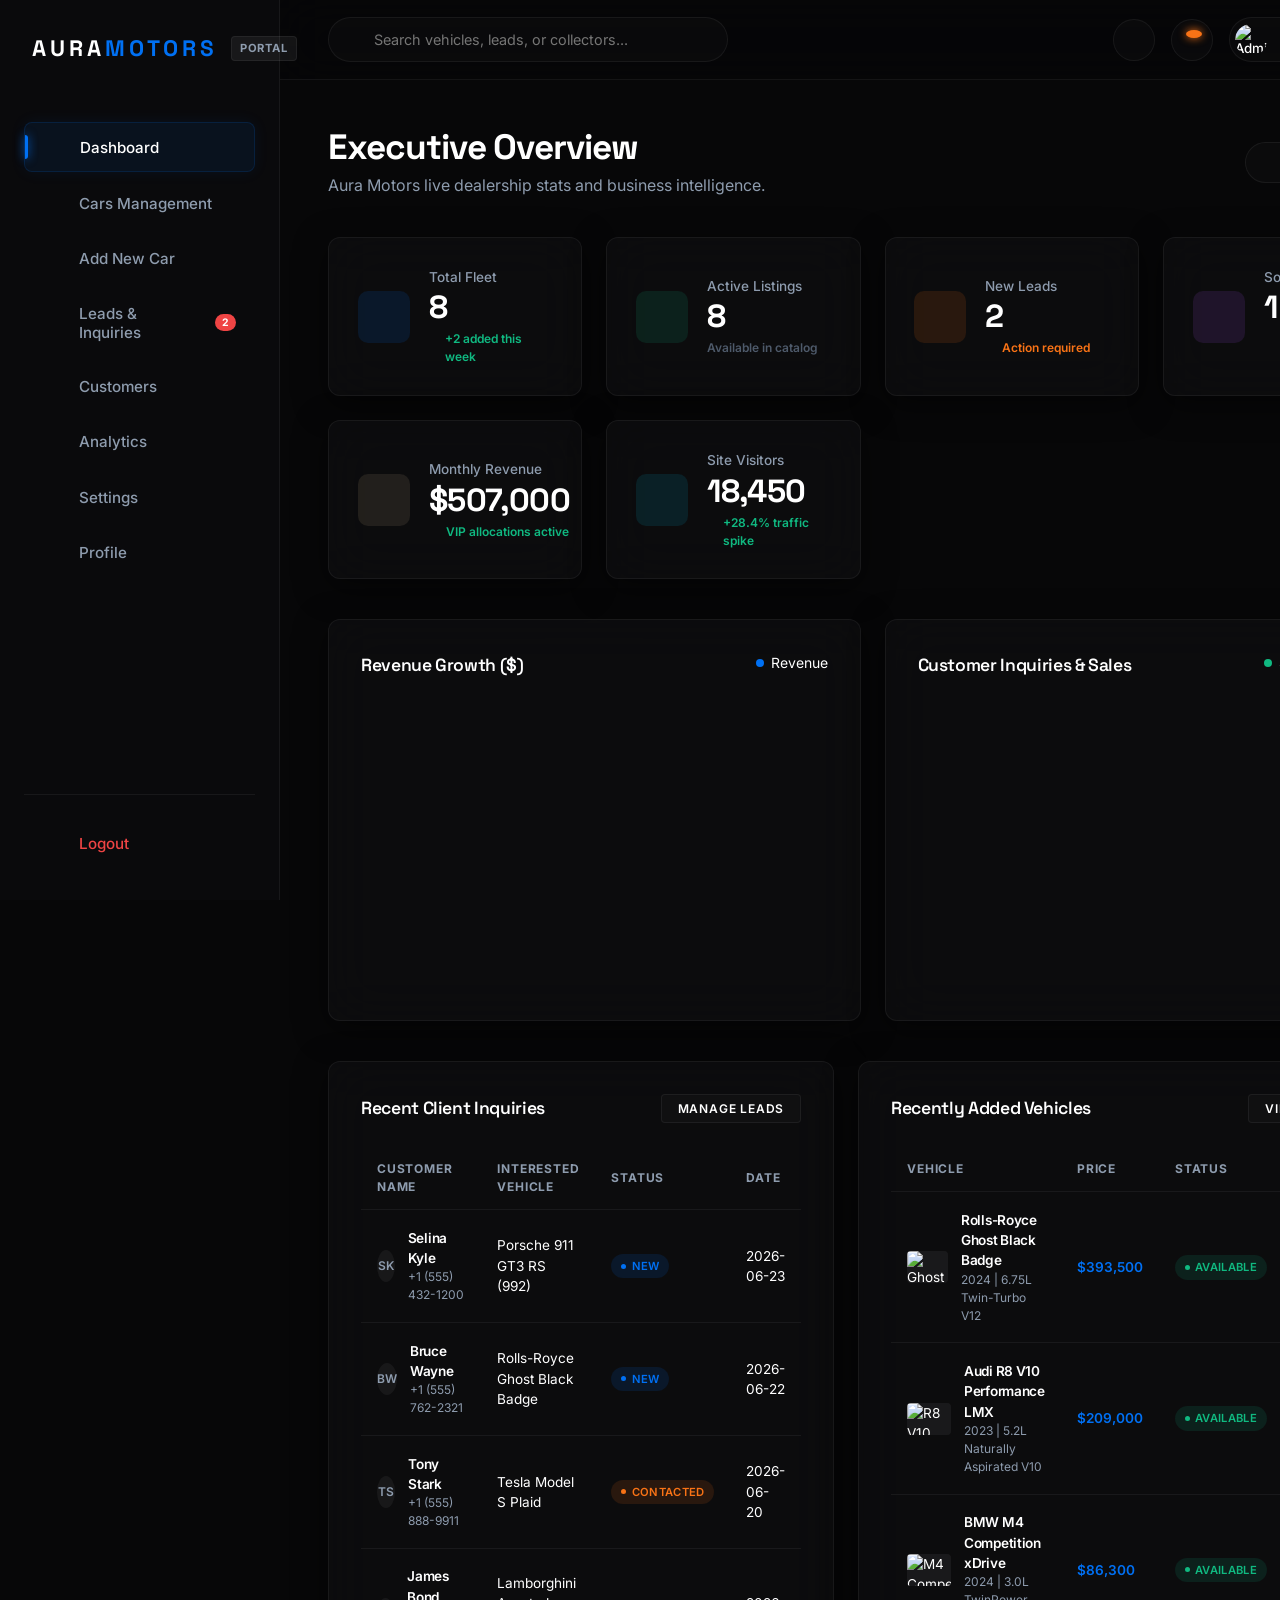
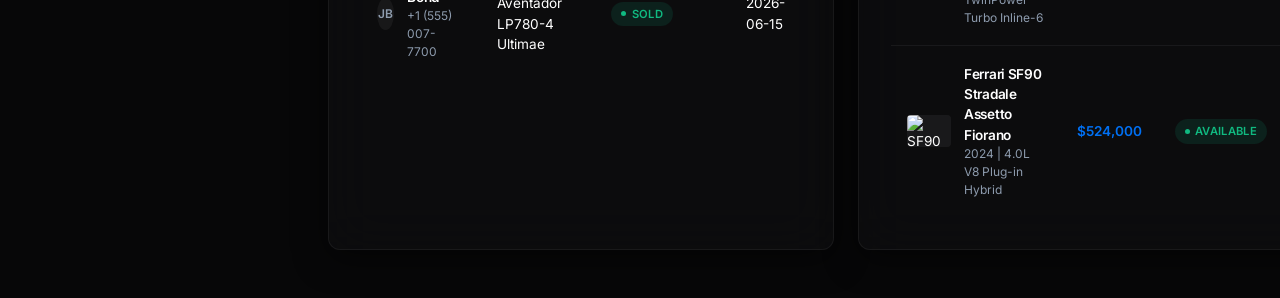
==== commit c5492e5f: "fix: import cars.js in admin.html and merge default carsData with existing localStorage cars" ====
--- a/admin.html
+++ b/admin.html
@@ -854,6 +854,8 @@
   <script src="https://cdn.jsdelivr.net/npm/chart.js"></script>
   <!-- Lucide Icons CDN -->
   <script src="https://unpkg.com/lucide@latest"></script>
+  <!-- Data Import -->
+  <script src="cars.js"></script>
   <!-- Main Script -->
   <script src="admin.js"></script>
 </body>
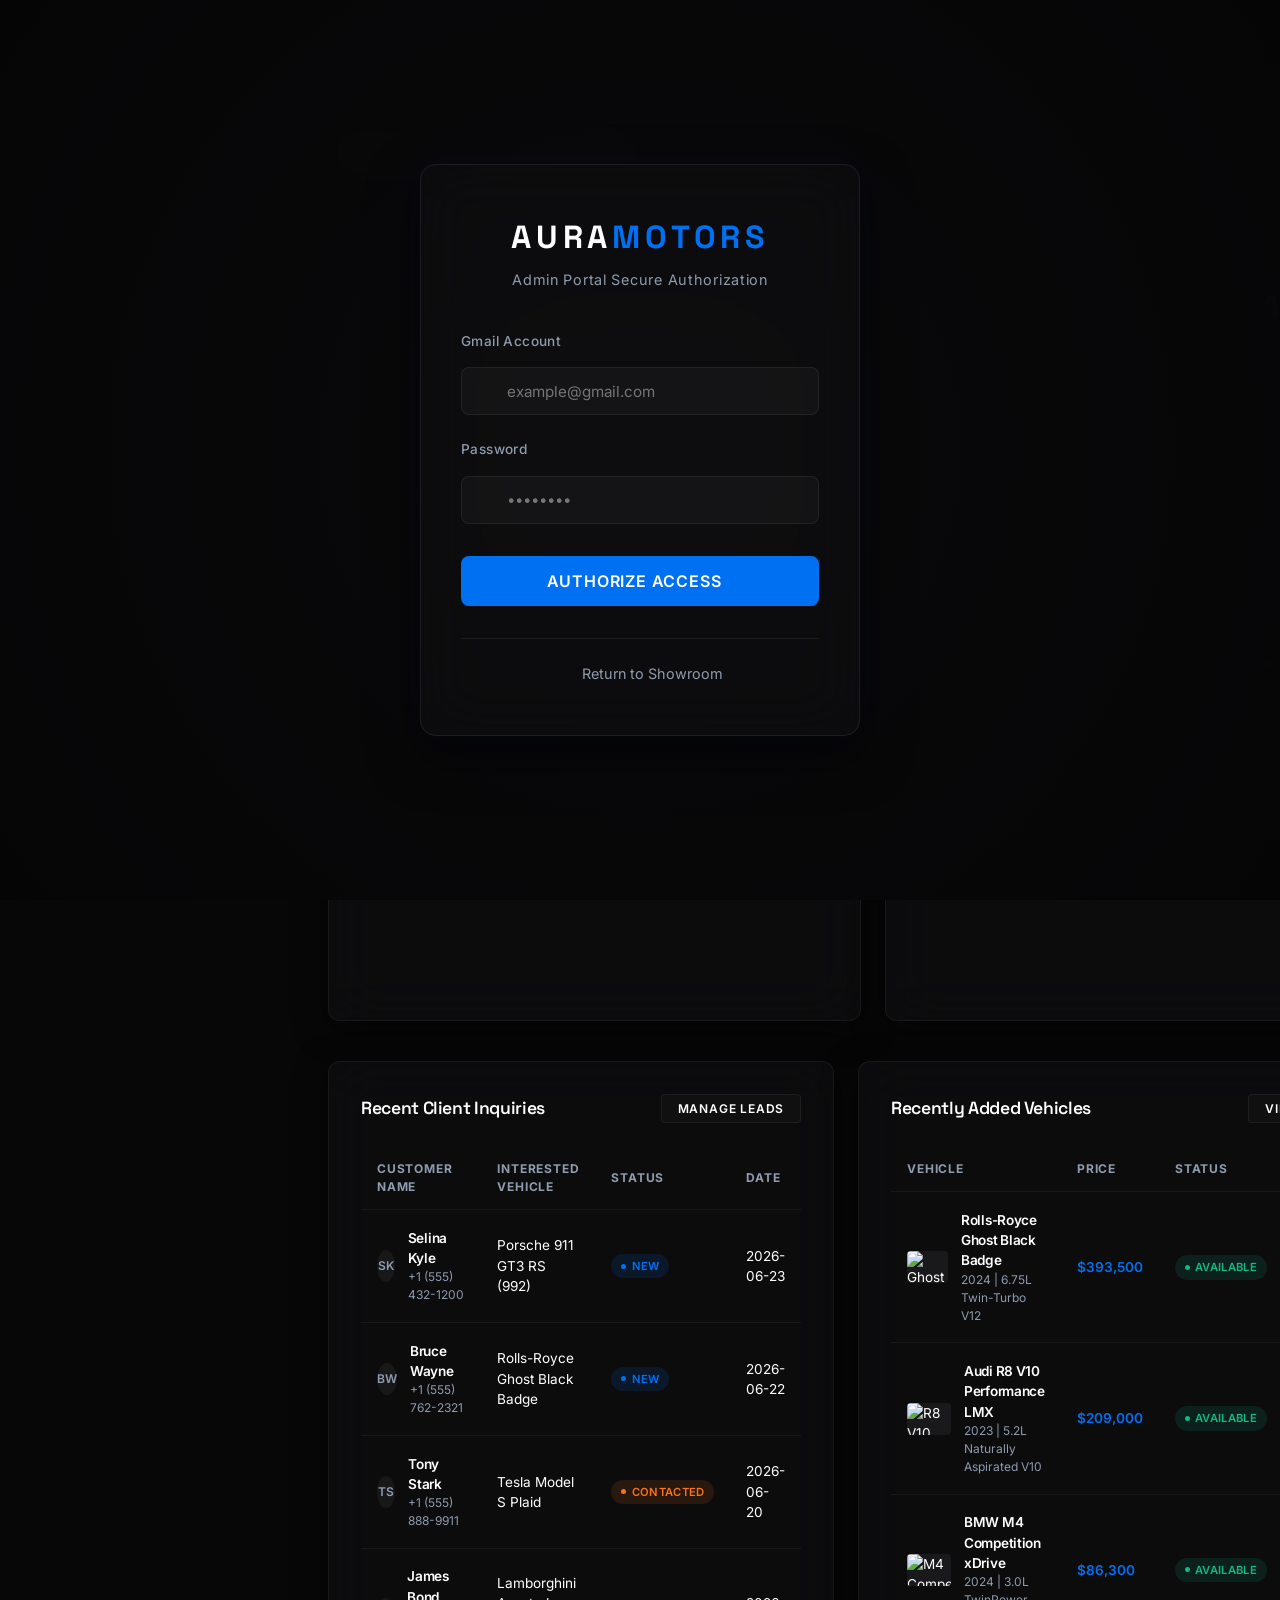
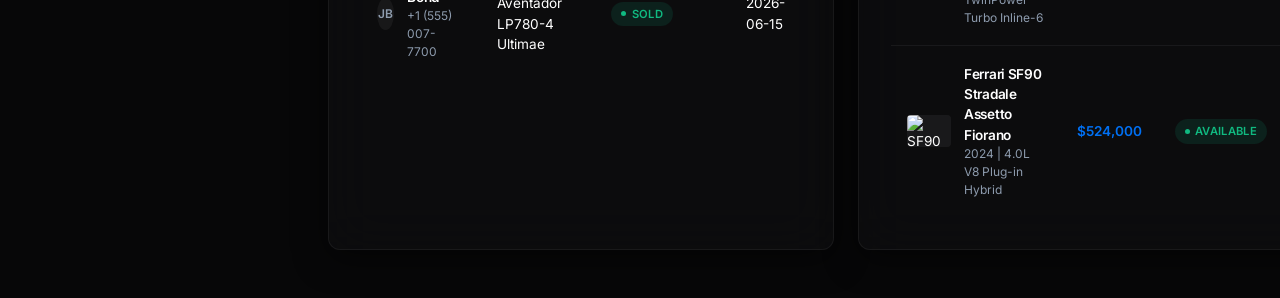
==== commit 9346a76d: "feat: Add secure login authentication gate to Admin Panel" ====
--- a/admin.html
+++ b/admin.html
@@ -12,6 +12,42 @@
   <link rel="stylesheet" href="admin.css">
 </head>
 <body class="dark-theme">
+
+  <!-- ADMIN AUTH OVERLAY -->
+  <div class="admin-auth-overlay" id="admin-auth-overlay">
+    <div class="auth-card glass">
+      <div class="auth-header">
+        <h2>AURA<span>MOTORS</span></h2>
+        <p>Admin Portal Secure Authorization</p>
+      </div>
+      <form id="admin-auth-form" class="auth-form">
+        <div class="form-group">
+          <label for="auth-email">Gmail Account</label>
+          <div class="input-wrapper">
+            <i data-lucide="mail"></i>
+            <input type="email" id="auth-email" placeholder="example@gmail.com" required autocomplete="username">
+          </div>
+        </div>
+        <div class="form-group">
+          <label for="auth-password">Password</label>
+          <div class="input-wrapper">
+            <i data-lucide="lock"></i>
+            <input type="password" id="auth-password" placeholder="••••••••" required autocomplete="current-password">
+          </div>
+        </div>
+        <button type="submit" class="btn btn-primary btn-auth-submit">
+          <span>Authorize Access</span>
+          <i data-lucide="shield-check"></i>
+        </button>
+      </form>
+      <div class="auth-footer">
+        <a href="index.html" class="back-link">
+          <i data-lucide="arrow-left"></i>
+          <span>Return to Showroom</span>
+        </a>
+      </div>
+    </div>
+  </div>
 
   <!-- Main Portal Portal Layout -->
   <div class="portal-wrapper">
--- a/admin.css
+++ b/admin.css
@@ -1771,3 +1771,203 @@
     max-width: 220px;
   }
 }
+
+/* ==========================================================================
+   ADMIN LOGIN OVERLAY & AUTHENTICATION STYLES
+   ========================================================================== */
+body.auth-locked {
+  overflow: hidden !important;
+  height: 100vh !important;
+}
+
+.admin-auth-overlay {
+  position: fixed;
+  top: 0;
+  left: 0;
+  width: 100%;
+  height: 100%;
+  background: radial-gradient(circle at center, rgba(10, 10, 12, 0.96) 0%, rgba(5, 5, 6, 0.99) 100%);
+  z-index: 99999;
+  display: flex;
+  justify-content: center;
+  align-items: center;
+  backdrop-filter: blur(25px);
+  -webkit-backdrop-filter: blur(25px);
+  opacity: 0;
+  visibility: hidden;
+  transition: opacity 0.5s cubic-bezier(0.16, 1, 0.3, 1), visibility 0.5s;
+  padding: 1.5rem;
+}
+
+.admin-auth-overlay.active {
+  opacity: 1;
+  visibility: visible;
+}
+
+.auth-card {
+  width: 100%;
+  max-width: 440px;
+  background: rgba(255, 255, 255, 0.02);
+  border: 1px solid rgba(255, 255, 255, 0.07);
+  box-shadow: 0 20px 50px rgba(0, 0, 0, 0.6), 0 0 40px rgba(0, 112, 243, 0.05);
+  border-radius: 16px;
+  padding: 3rem 2.5rem;
+  text-align: center;
+  transform: translateY(20px);
+  transition: transform 0.6s cubic-bezier(0.16, 1, 0.3, 1);
+}
+
+.admin-auth-overlay.active .auth-card {
+  transform: translateY(0);
+}
+
+body.light-theme .admin-auth-overlay {
+  background: radial-gradient(circle at center, rgba(240, 244, 248, 0.96) 0%, rgba(226, 232, 240, 0.99) 100%);
+}
+body.light-theme .auth-card {
+  background: rgba(255, 255, 255, 0.7);
+  border: 1px solid rgba(0, 0, 0, 0.06);
+  box-shadow: 0 20px 50px rgba(148, 163, 184, 0.1), 0 0 40px rgba(0, 112, 243, 0.03);
+}
+
+.auth-header h2 {
+  font-family: var(--font-family-heading);
+  font-size: 2rem;
+  font-weight: 700;
+  letter-spacing: 0.3rem;
+  color: var(--text-primary);
+  margin-bottom: 0.5rem;
+}
+
+.auth-header h2 span {
+  color: var(--accent-blue);
+}
+
+.auth-header p {
+  color: var(--text-secondary);
+  font-size: 0.9rem;
+  font-weight: 400;
+  margin-bottom: 2.5rem;
+  letter-spacing: 0.05em;
+}
+
+.auth-form {
+  text-align: left;
+  margin-bottom: 2rem;
+}
+
+.auth-form .form-group {
+  margin-bottom: 1.5rem;
+}
+
+.auth-form label {
+  display: block;
+  font-size: 0.85rem;
+  font-weight: 500;
+  color: var(--text-secondary);
+  margin-bottom: 0.5rem;
+  letter-spacing: 0.03em;
+}
+
+.auth-form .input-wrapper {
+  position: relative;
+  display: flex;
+  align-items: center;
+}
+
+.auth-form .input-wrapper i {
+  position: absolute;
+  left: 1.2rem;
+  color: var(--text-muted);
+  width: 18px;
+  height: 18px;
+  transition: var(--transition-fast);
+  display: flex;
+  align-items: center;
+  justify-content: center;
+}
+
+.auth-form .input-wrapper input {
+  width: 100%;
+  background: rgba(255, 255, 255, 0.03);
+  border: 1px solid var(--border-color);
+  border-radius: 8px;
+  padding: 0.85rem 1rem 0.85rem 2.8rem;
+  color: var(--text-primary);
+  font-family: var(--font-family-body);
+  font-size: 0.95rem;
+  outline: none;
+  transition: var(--transition-fast);
+}
+
+body.light-theme .auth-form .input-wrapper input {
+  background: rgba(0, 0, 0, 0.02);
+}
+
+.auth-form .input-wrapper input:focus {
+  border-color: var(--accent-blue);
+  background: rgba(255, 255, 255, 0.05);
+  box-shadow: 0 0 12px var(--accent-blue-glow);
+}
+
+body.light-theme .auth-form .input-wrapper input:focus {
+  background: rgba(255, 255, 255, 0.9);
+}
+
+.auth-form .input-wrapper input:focus ~ i,
+.auth-form .input-wrapper input:focus-within ~ i {
+  color: var(--accent-blue);
+}
+
+.btn-auth-submit {
+  width: 100%;
+  padding: 0.95rem;
+  border-radius: 8px;
+  font-weight: 600;
+  font-size: 1rem;
+  display: flex;
+  justify-content: center;
+  align-items: center;
+  gap: 0.75rem;
+  margin-top: 2rem;
+  cursor: pointer;
+  border: none;
+  background: var(--accent-blue);
+  color: #fff;
+  transition: var(--transition-fast);
+}
+
+.btn-auth-submit:hover {
+  background: var(--accent-blue-hover);
+  box-shadow: 0 0 15px var(--accent-blue-glow);
+}
+
+.auth-footer {
+  border-top: 1px solid var(--border-color);
+  padding-top: 1.5rem;
+}
+
+.back-link {
+  display: inline-flex;
+  align-items: center;
+  gap: 0.5rem;
+  color: var(--text-secondary);
+  text-decoration: none;
+  font-size: 0.9rem;
+  transition: var(--transition-fast);
+}
+
+.back-link:hover {
+  color: var(--text-primary);
+}
+
+.back-link i {
+  width: 16px;
+  height: 16px;
+}
+
+@keyframes shake {
+  0%, 100% { transform: translateX(0); }
+  20%, 60% { transform: translateX(-6px); }
+  40%, 80% { transform: translateX(6px); }
+}
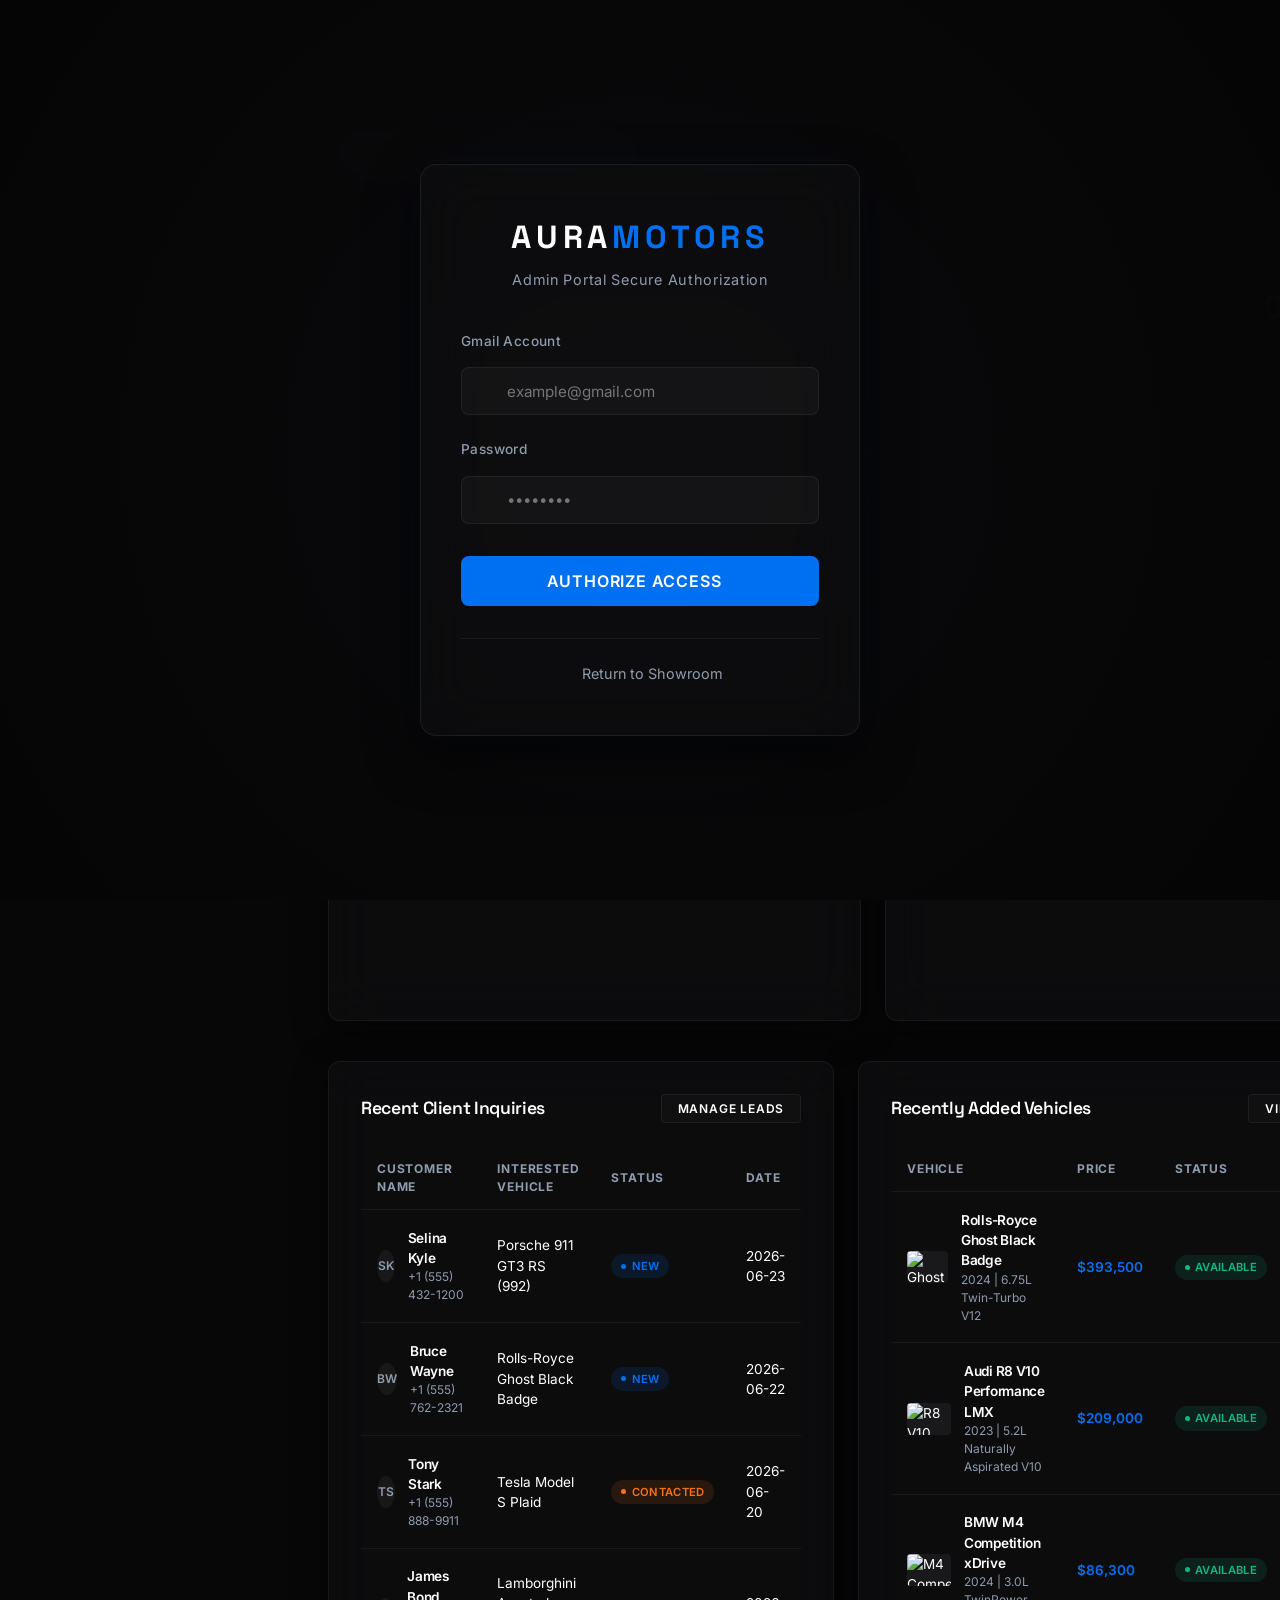
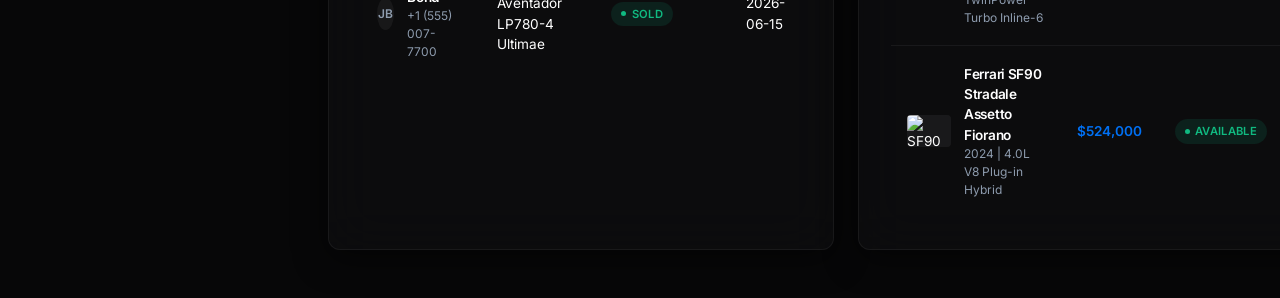
==== commit c47a2e8b: "feat: Upgrade Cars CRUD Module with Bulk Actions, Duplicate, Soft Deletes, Drag-n-drop simulated upl" ====
--- a/admin.html
+++ b/admin.html
@@ -346,8 +346,8 @@
           <!-- FILTER BAR -->
           <div class="filter-bar glass">
             <div class="filter-group">
-              <label for="car-filter-search">Search</label>
-              <input type="text" id="car-filter-search" placeholder="Search by name or model...">
+              <label for="car-filter-search">Search Inventory</label>
+              <input type="text" id="car-filter-search" placeholder="Search by name, model, VIN...">
             </div>
             <div class="filter-group">
               <label for="car-filter-brand">Brand</label>
@@ -357,21 +357,65 @@
               </select>
             </div>
             <div class="filter-group">
-              <label for="car-filter-fuel">Fuel Type</label>
-              <select id="car-filter-fuel">
-                <option value="all">All Fuel Types</option>
-                <option value="Gasoline">Gasoline</option>
-                <option value="Electric">Electric</option>
-                <option value="Hybrid">Hybrid</option>
+              <label for="car-filter-status">Status</label>
+              <select id="car-filter-status">
+                <option value="all">All Statuses</option>
+                <option value="Available">Available</option>
+                <option value="Reserved">Reserved</option>
+                <option value="Sold">Sold</option>
+                <option value="Archived">Archived</option>
               </select>
             </div>
             <div class="filter-group">
-              <label for="car-filter-featured">Status</label>
-              <select id="car-filter-featured">
-                <option value="all">All Statuses</option>
-                <option value="featured">Featured Only</option>
-                <option value="standard">Standard Only</option>
+              <label for="car-filter-sort">Sort By</label>
+              <select id="car-filter-sort">
+                <option value="newest">Newest Added</option>
+                <option value="oldest">Oldest Added</option>
+                <option value="price-desc">Price: High to Low</option>
+                <option value="price-asc">Price: Low to High</option>
+                <option value="mileage-asc">Mileage: Low to High</option>
               </select>
+            </div>
+          </div>
+
+          <!-- ADVANCED NUMERIC FILTERS -->
+          <div class="filter-bar glass" style="margin-top: 1rem; grid-template-columns: repeat(4, 1fr);">
+            <div class="filter-group">
+              <label for="car-filter-min-price">Min Price ($)</label>
+              <input type="number" id="car-filter-min-price" placeholder="e.g. 0">
+            </div>
+            <div class="filter-group">
+              <label for="car-filter-max-price">Max Price ($)</label>
+              <input type="number" id="car-filter-max-price" placeholder="e.g. 1000000">
+            </div>
+            <div class="filter-group">
+              <label for="car-filter-min-year">Min Year</label>
+              <input type="number" id="car-filter-min-year" placeholder="e.g. 2020">
+            </div>
+            <div class="filter-group">
+              <label for="car-filter-max-year">Max Year</label>
+              <input type="number" id="car-filter-max-year" placeholder="e.g. 2026">
+            </div>
+          </div>
+
+          <!-- BULK ACTIONS CONTROL BAR -->
+          <div class="bulk-actions-bar glass" id="bulk-actions-bar" style="display: none; margin-top: 1.5rem; justify-content: space-between; align-items: center; padding: 1rem 1.5rem; border-radius: 8px; background: rgba(0, 112, 243, 0.03); border: 1px solid rgba(0, 112, 243, 0.15);">
+            <div class="bulk-info" style="font-weight: 500; font-size: 0.95rem; color: var(--text-primary);">
+              <span id="bulk-selected-count">0 vehicles selected</span>
+            </div>
+            <div class="bulk-controls" style="display: flex; gap: 1rem; align-items: center;">
+              <select id="bulk-action-select" style="padding: 0.5rem 1rem; border-radius: 6px; background: var(--bg-primary); border: 1px solid var(--border-color); color: var(--text-primary); outline: none;">
+                <option value="">Choose bulk action...</option>
+                <option value="delete">Delete Selected</option>
+                <option value="feature">Mark as Featured</option>
+                <option value="unfeature">Mark as Standard</option>
+                <option value="status-Available">Set status: Available</option>
+                <option value="status-Reserved">Set status: Reserved</option>
+                <option value="status-Sold">Set status: Sold</option>
+                <option value="export-csv">Export Listings (CSV)</option>
+                <option value="export-json">Export Listings (JSON)</option>
+              </select>
+              <button class="btn btn-primary" id="btn-apply-bulk" style="padding: 0.5rem 1.2rem; font-size: 0.85rem;">Apply Action</button>
             </div>
           </div>
 
@@ -381,11 +425,12 @@
               <table class="dashboard-table catalog-table">
                 <thead>
                   <tr>
+                    <th style="width: 40px; padding-left: 1.5rem;"><input type="checkbox" id="select-all-cars"></th>
                     <th>Vehicle</th>
                     <th>Year</th>
                     <th>Price</th>
                     <th>Specs</th>
-                    <th>Fuel / Trans</th>
+                    <th>Mileage / Status</th>
                     <th>Featured</th>
                     <th>Actions</th>
                   </tr>
@@ -446,6 +491,42 @@
                   </div>
                 </div>
 
+                <div class="form-row-2">
+                  <div class="form-group">
+                    <label for="car-vin">VIN Number *</label>
+                    <input type="text" id="car-vin" required placeholder="e.g. ZH1849A8DF90184B" style="text-transform: uppercase;">
+                  </div>
+                  <div class="form-group">
+                    <label for="car-mileage">Mileage (mi) *</label>
+                    <input type="number" id="car-mileage" min="0" required placeholder="e.g. 1250">
+                  </div>
+                </div>
+
+                <div class="form-row-3">
+                  <div class="form-group">
+                    <label for="car-exterior">Exterior Color *</label>
+                    <input type="text" id="car-exterior" required placeholder="e.g. Nero Nemesis Matte">
+                  </div>
+                  <div class="form-group">
+                    <label for="car-interior">Interior Color *</label>
+                    <input type="text" id="car-interior" required placeholder="e.g. Nero Ade / Giallo Taurus">
+                  </div>
+                  <div class="form-group">
+                    <label for="car-status-select">Listing Status *</label>
+                    <select id="car-status-select" required>
+                      <option value="Available">Available</option>
+                      <option value="Reserved">Reserved</option>
+                      <option value="Sold">Sold</option>
+                      <option value="Archived">Archived</option>
+                    </select>
+                  </div>
+                </div>
+
+                <div class="form-group">
+                  <label for="car-features-list">Premium Options & Features (Comma separated)</label>
+                  <textarea id="car-features-list" rows="2" placeholder="e.g. Carbon Fiber Exterior Pack, Carbon Ceramic Brakes, Premium Sound System, Active Wing"></textarea>
+                </div>
+
                 <div class="form-row-3">
                   <div class="form-group">
                     <label for="car-fuel">Fuel Type *</label>
@@ -493,28 +574,46 @@
               <div class="form-column">
                 <h3 class="form-section-title">Media & Showroom Display</h3>
                 
+                <!-- Main Display Image URL -->
                 <div class="form-group">
                   <label for="car-image">Main Display Image URL *</label>
                   <input type="url" id="car-image" required placeholder="https://images.unsplash.com/...">
                 </div>
 
-                <div class="form-group">
-                  <label for="car-gallery">Gallery Image URLs (One URL per line) *</label>
-                  <textarea id="car-gallery" rows="5" required placeholder="https://images.unsplash.com/photo-1
-https://images.unsplash.com/photo-2
-https://images.unsplash.com/photo-3"></textarea>
-                  <p class="field-tip">Provide at least 3 URLs for the showcase slider.</p>
-                </div>
-
+                <!-- Drag & Drop Upload Zone -->
+                <div class="form-group">
+                  <label>Dealership Gallery Manager</label>
+                  <div class="drag-drop-zone" id="drag-drop-zone" style="border: 2px dashed var(--border-color); border-radius: 12px; padding: 2rem; text-align: center; cursor: pointer; transition: var(--transition-smooth); background: rgba(255, 255, 255, 0.01);">
+                    <i data-lucide="upload-cloud" style="width: 40px; height: 40px; color: var(--accent-blue); margin: 0 auto 0.8rem auto;"></i>
+                    <p style="font-weight: 500; font-size: 0.9rem; margin-bottom: 0.2rem; color: var(--text-primary);">Drag & drop vehicle photos here</p>
+                    <p style="font-size: 0.75rem; color: var(--text-secondary);">or click to browse local files (simulated upload)</p>
+                    <input type="file" id="car-file-upload" multiple accept="image/*" style="display: none;">
+                  </div>
+                </div>
+
+                <!-- Add Image URL -->
+                <div class="form-group" style="display: flex; gap: 0.5rem; align-items: flex-end;">
+                  <div style="flex: 1;">
+                    <label for="add-gallery-url">Add Image by URL</label>
+                    <input type="url" id="add-gallery-url" placeholder="https://images.unsplash.com/photo-...">
+                  </div>
+                  <button type="button" class="btn btn-secondary" id="btn-add-url-gallery" style="padding: 0.85rem 1.2rem; font-size: 0.85rem; height: 43px; border: 1px solid var(--border-color);">Add Image</button>
+                </div>
+
+                <!-- Gallery previews -->
+                <div class="form-group">
+                  <label>Active Gallery Preview & Order</label>
+                  <div class="gallery-manager-grid" id="gallery-manager-grid" style="display: grid; grid-template-columns: repeat(auto-fill, minmax(100px, 1fr)); gap: 0.75rem; margin-top: 1rem; min-height: 80px; border: 1px solid var(--border-color); border-radius: 8px; padding: 0.75rem; background: rgba(0,0,0,0.15);">
+                    <!-- Thumbnails populated dynamically -->
+                  </div>
+                  <p class="field-tip">The first photo will be used as the main display cover image.</p>
+                </div>
+
+                <!-- 360 viewer -->
                 <div class="form-group">
                   <label for="car-angles">360° Viewer Image Angles (One URL per line - Exactly 6 URLs)</label>
-                  <textarea id="car-angles" rows="5" placeholder="Angle 1 (Front)...
-Angle 2...
-Angle 3...
-Angle 4...
-Angle 5...
-Angle 6 (Back)..."></textarea>
-                  <p class="field-tip">Optional. If empty, the website will use gallery assets for the 360° carousel.</p>
+                  <textarea id="car-angles" rows="3" placeholder="Angle 1 (Front)...&#10;Angle 2...&#10;Angle 3...&#10;Angle 4...&#10;Angle 5...&#10;Angle 6 (Back)..."></textarea>
+                  <p class="field-tip">Optional. If empty, showroom defaults to standard catalog images.</p>
                 </div>
 
                 <div class="form-group flex-row-align">
@@ -524,10 +623,9 @@
                   </div>
                 </div>
 
-                <div class="form-actions" style="margin-top: 3rem;">
+                <div class="form-actions" style="margin-top: 2.5rem;">
                   <button type="submit" class="btn btn-primary" id="form-submit-btn">Save Vehicle Details</button>
                   <button type="button" class="btn btn-secondary" id="form-clear-btn">Clear All</button>
-                </div>
               </div>
 
             </div>
@@ -799,41 +897,77 @@
       <div class="modal-body">
         <div class="modal-car-grid">
           <div class="modal-car-left">
-            <img id="modal-car-image" src="" alt="Car Image">
-            <div class="modal-car-gallery" id="modal-car-gallery-row">
+            <img id="modal-car-image" src="" alt="Car Image" style="border-radius: 8px; width: 100%; height: auto; max-height: 380px; object-fit: cover;">
+            <div class="modal-car-gallery" id="modal-car-gallery-row" style="display: flex; gap: 0.5rem; margin-top: 1rem; overflow-x: auto; padding-bottom: 0.5rem;">
               <!-- Populated dynamically -->
             </div>
           </div>
-          <div class="modal-car-right">
-            <span class="modal-car-brand" id="modal-car-brand">Lamborghini</span>
-            <div class="modal-car-price" id="modal-car-price">$507,000</div>
-            <p class="modal-car-description" id="modal-car-desc">Description text...</p>
+          <div class="modal-car-right" style="display: flex; flex-direction: column;">
+            <span class="modal-car-brand" id="modal-car-brand" style="text-transform: uppercase; font-size: 0.8rem; letter-spacing: 0.1em; color: var(--text-muted); font-weight: 600;">Lamborghini</span>
+            <div class="modal-car-price" id="modal-car-price" style="font-size: 1.8rem; font-weight: 700; color: var(--accent-blue); margin-top: 0.2rem; margin-bottom: 1rem;">$507,000</div>
             
-            <div class="modal-car-specs-grid">
-              <div class="spec-tile">
-                <span class="spec-label">Year</span>
-                <span class="spec-val" id="modal-car-spec-year">2023</span>
-              </div>
-              <div class="spec-tile">
-                <span class="spec-label">Fuel</span>
-                <span class="spec-val" id="modal-car-spec-fuel">Gasoline</span>
-              </div>
-              <div class="spec-tile">
-                <span class="spec-label">Transmission</span>
-                <span class="spec-val" id="modal-car-spec-trans">Automatic</span>
-              </div>
-              <div class="spec-tile">
-                <span class="spec-label">Power</span>
-                <span class="spec-val" id="modal-car-spec-hp">780 HP</span>
-              </div>
-              <div class="spec-tile">
-                <span class="spec-label">0-60 mph</span>
-                <span class="spec-val" id="modal-car-spec-acc">2.8s</span>
-              </div>
-              <div class="spec-tile">
-                <span class="spec-label">Top Speed</span>
-                <span class="spec-val" id="modal-car-spec-speed">220 mph</span>
-              </div>
+            <p class="modal-car-description" id="modal-car-desc" style="font-size: 0.9rem; color: var(--text-secondary); line-height: 1.5; margin-bottom: 1.5rem;">Description text...</p>
+            
+            <!-- Statistics widget inside modal -->
+            <div class="modal-car-stats" style="display: flex; gap: 1rem; margin-top: 0.5rem; border-top: 1px solid var(--border-color); padding-top: 1rem; border-bottom: 1px solid var(--border-color); padding-bottom: 1rem; margin-bottom: 1.5rem;">
+              <div style="flex: 1; text-align: center; border-right: 1px solid var(--border-color);">
+                <div style="font-size: 0.7rem; color: var(--text-secondary); text-transform: uppercase; letter-spacing: 0.05em; margin-bottom: 0.2rem;">Total Inquiries</div>
+                <div style="font-size: 1.4rem; font-weight: 700; color: var(--accent-blue);" id="modal-car-lead-count">0</div>
+              </div>
+              <div style="flex: 1; text-align: center;">
+                <div style="font-size: 0.7rem; color: var(--text-secondary); text-transform: uppercase; letter-spacing: 0.05em; margin-bottom: 0.2rem;">Traffic Views</div>
+                <div style="font-size: 1.4rem; font-weight: 700; color: var(--accent-gold);" id="modal-car-view-count">1,248</div>
+              </div>
+            </div>
+
+            <!-- Specs Grid -->
+            <div class="modal-car-specs-grid" style="display: grid; grid-template-columns: repeat(2, 1fr); gap: 0.8rem;">
+              <div class="spec-tile" style="background: rgba(255,255,255,0.01); border: 1px solid var(--border-color); padding: 0.6rem 0.8rem; border-radius: 6px; display: flex; flex-direction: column;">
+                <span class="spec-label" style="font-size: 0.75rem; color: var(--text-secondary); margin-bottom: 0.1rem;">Year</span>
+                <span class="spec-val" id="modal-car-spec-year" style="font-size: 0.9rem; font-weight: 600;">2023</span>
+              </div>
+              <div class="spec-tile" style="background: rgba(255,255,255,0.01); border: 1px solid var(--border-color); padding: 0.6rem 0.8rem; border-radius: 6px; display: flex; flex-direction: column;">
+                <span class="spec-label" style="font-size: 0.75rem; color: var(--text-secondary); margin-bottom: 0.1rem;">Fuel</span>
+                <span class="spec-val" id="modal-car-spec-fuel" style="font-size: 0.9rem; font-weight: 600;">Gasoline</span>
+              </div>
+              <div class="spec-tile" style="background: rgba(255,255,255,0.01); border: 1px solid var(--border-color); padding: 0.6rem 0.8rem; border-radius: 6px; display: flex; flex-direction: column;">
+                <span class="spec-label" style="font-size: 0.75rem; color: var(--text-secondary); margin-bottom: 0.1rem;">Transmission</span>
+                <span class="spec-val" id="modal-car-spec-trans" style="font-size: 0.9rem; font-weight: 600;">Automatic</span>
+              </div>
+              <div class="spec-tile" style="background: rgba(255,255,255,0.01); border: 1px solid var(--border-color); padding: 0.6rem 0.8rem; border-radius: 6px; display: flex; flex-direction: column;">
+                <span class="spec-label" style="font-size: 0.75rem; color: var(--text-secondary); margin-bottom: 0.1rem;">Power</span>
+                <span class="spec-val" id="modal-car-spec-hp" style="font-size: 0.9rem; font-weight: 600;">780 HP</span>
+              </div>
+              <div class="spec-tile" style="background: rgba(255,255,255,0.01); border: 1px solid var(--border-color); padding: 0.6rem 0.8rem; border-radius: 6px; display: flex; flex-direction: column;">
+                <span class="spec-label" style="font-size: 0.75rem; color: var(--text-secondary); margin-bottom: 0.1rem;">0-60 mph</span>
+                <span class="spec-val" id="modal-car-spec-acc" style="font-size: 0.9rem; font-weight: 600;">2.8s</span>
+              </div>
+              <div class="spec-tile" style="background: rgba(255,255,255,0.01); border: 1px solid var(--border-color); padding: 0.6rem 0.8rem; border-radius: 6px; display: flex; flex-direction: column;">
+                <span class="spec-label" style="font-size: 0.75rem; color: var(--text-secondary); margin-bottom: 0.1rem;">Top Speed</span>
+                <span class="spec-val" id="modal-car-spec-speed" style="font-size: 0.9rem; font-weight: 600;">220 mph</span>
+              </div>
+              <div class="spec-tile" style="background: rgba(255,255,255,0.01); border: 1px solid var(--border-color); padding: 0.6rem 0.8rem; border-radius: 6px; display: flex; flex-direction: column;">
+                <span class="spec-label" style="font-size: 0.75rem; color: var(--text-secondary); margin-bottom: 0.1rem;">Mileage</span>
+                <span class="spec-val" id="modal-car-spec-mileage" style="font-size: 0.9rem; font-weight: 600;">0 mi</span>
+              </div>
+              <div class="spec-tile" style="background: rgba(255,255,255,0.01); border: 1px solid var(--border-color); padding: 0.6rem 0.8rem; border-radius: 6px; display: flex; flex-direction: column;">
+                <span class="spec-label" style="font-size: 0.75rem; color: var(--text-secondary); margin-bottom: 0.1rem;">VIN Code</span>
+                <span class="spec-val" id="modal-car-spec-vin" style="font-size: 0.8rem; font-family: monospace; font-weight: 600; text-transform: uppercase;">-</span>
+              </div>
+              <div class="spec-tile" style="background: rgba(255,255,255,0.01); border: 1px solid var(--border-color); padding: 0.6rem 0.8rem; border-radius: 6px; display: flex; flex-direction: column;">
+                <span class="spec-label" style="font-size: 0.75rem; color: var(--text-secondary); margin-bottom: 0.1rem;">Exterior</span>
+                <span class="spec-val" id="modal-car-spec-exterior" style="font-size: 0.9rem; font-weight: 600;">-</span>
+              </div>
+              <div class="spec-tile" style="background: rgba(255,255,255,0.01); border: 1px solid var(--border-color); padding: 0.6rem 0.8rem; border-radius: 6px; display: flex; flex-direction: column;">
+                <span class="spec-label" style="font-size: 0.75rem; color: var(--text-secondary); margin-bottom: 0.1rem;">Interior</span>
+                <span class="spec-val" id="modal-car-spec-interior" style="font-size: 0.9rem; font-weight: 600;">-</span>
+              </div>
+            </div>
+
+            <!-- Premium Options list inside Details view -->
+            <div style="margin-top: 1.5rem; border-top: 1px solid var(--border-color); padding-top: 1rem;">
+              <h4 style="font-size: 0.9rem; margin-bottom: 0.4rem; color: var(--text-primary); font-weight: 600;">Premium Features & Options</h4>
+              <p id="modal-car-spec-options" style="font-size: 0.85rem; color: var(--text-secondary); line-height: 1.4;"></p>
             </div>
           </div>
         </div>
@@ -882,6 +1016,45 @@
     </div>
   </div>
 
+  <!-- CUSTOM DELETE CONFIRMATION MODAL -->
+  <div class="modal-overlay" id="delete-confirm-modal">
+    <div class="modal-box glass" style="max-width: 460px; text-align: center;">
+      <div class="modal-header" style="border-bottom: none; justify-content: center; padding-bottom: 0.5rem;">
+        <div style="background: rgba(239, 68, 68, 0.1); color: var(--accent-red); width: 60px; height: 60px; border-radius: 50%; display: flex; align-items: center; justify-content: center; margin: 0.5rem auto 1rem auto;">
+          <i data-lucide="alert-triangle" style="width: 32px; height: 32px;"></i>
+        </div>
+      </div>
+      <div class="modal-body" style="padding-top: 0;">
+        <h3 style="font-size: 1.4rem; font-weight: 600; color: var(--text-primary); margin-bottom: 0.8rem;">Remove Vehicle Listing?</h3>
+        <p style="font-size: 0.9rem; color: var(--text-secondary); line-height: 1.5; margin-bottom: 2rem;">
+          You are deleting the <span id="delete-car-display-name" style="font-weight: 600; color: var(--text-primary);">Vehicle</span>. Choose a deletion method below.
+        </p>
+        
+        <div style="display: flex; flex-direction: column; gap: 0.8rem;">
+          <button class="btn btn-secondary" id="btn-soft-delete" style="width: 100%; display: flex; justify-content: space-between; align-items: center; padding: 1rem 1.2rem; border-color: rgba(197, 168, 128, 0.2); background: rgba(255,255,255,0.01);">
+            <div style="text-align: left;">
+              <span style="font-weight: 600; display: block; color: var(--text-primary); font-size: 0.9rem;">Soft Delete (Archive)</span>
+              <span style="font-size: 0.75rem; color: var(--text-secondary); display: block; margin-top: 0.1rem;">Hide from catalog, preserve leads</span>
+            </div>
+            <i data-lucide="archive" style="width: 18px; height: 18px; color: var(--accent-gold);"></i>
+          </button>
+          
+          <button class="btn" id="btn-perm-delete" style="width: 100%; display: flex; justify-content: space-between; align-items: center; padding: 1rem 1.2rem; background: rgba(239, 68, 68, 0.1); border: 1px solid rgba(239, 68, 68, 0.25); color: var(--accent-red); transition: var(--transition-fast);">
+            <div style="text-align: left;">
+              <span style="font-weight: 600; display: block; font-size: 0.9rem;">Permanent Delete</span>
+              <span style="font-size: 0.75rem; color: rgba(239, 68, 68, 0.85); display: block; margin-top: 0.1rem;">Completely purge from database</span>
+            </div>
+            <i data-lucide="trash-2" style="width: 18px; height: 18px;"></i>
+          </button>
+        </div>
+        
+        <div style="margin-top: 1.5rem; border-top: 1px solid var(--border-color); padding-top: 1.2rem; display: flex; justify-content: flex-end;">
+          <button class="btn btn-secondary" id="btn-cancel-delete" style="padding: 0.6rem 1.5rem; font-size: 0.85rem; border: 1px solid var(--border-color);">Keep Listing</button>
+        </div>
+      </div>
+    </div>
+  </div>
+
   <!-- GLOBAL NOTIFICATION TOAST OVERLAY -->
   <div id="toast-container" class="toast-container"></div>
 
--- a/admin.css
+++ b/admin.css
@@ -1971,3 +1971,114 @@
   20%, 60% { transform: translateX(-6px); }
   40%, 80% { transform: translateX(6px); }
 }
+
+/* ==========================================================================
+   PREMIUM CARS CRUD UPGRADE STYLES
+   ========================================================================== */
+.drag-drop-zone.dragover {
+  border-color: var(--accent-blue) !important;
+  background: rgba(0, 112, 243, 0.05) !important;
+  box-shadow: 0 0 15px var(--accent-blue-glow);
+}
+
+.gallery-preview-card {
+  position: relative;
+  width: 100%;
+  height: 80px;
+  border-radius: 6px;
+  overflow: hidden;
+  border: 1px solid var(--border-color);
+  background: var(--bg-primary);
+  transition: var(--transition-fast);
+}
+
+.gallery-preview-card img {
+  width: 100%;
+  height: 100%;
+  object-fit: cover;
+}
+
+.gallery-preview-card .card-actions {
+  position: absolute;
+  top: 0;
+  left: 0;
+  width: 100%;
+  height: 100%;
+  background: rgba(0, 0, 0, 0.75);
+  display: flex;
+  justify-content: center;
+  align-items: center;
+  gap: 0.3rem;
+  opacity: 0;
+  transition: var(--transition-fast);
+}
+
+.gallery-preview-card:hover .card-actions {
+  opacity: 1;
+}
+
+.gallery-preview-card .card-actions button {
+  background: rgba(255, 255, 255, 0.15);
+  border: none;
+  border-radius: 4px;
+  width: 24px;
+  height: 24px;
+  display: flex;
+  align-items: center;
+  justify-content: center;
+  cursor: pointer;
+  color: #fff;
+  transition: var(--transition-fast);
+}
+
+.gallery-preview-card .card-actions button:hover {
+  background: var(--accent-blue);
+  color: #fff;
+}
+
+.gallery-preview-card .card-actions button.btn-card-del:hover {
+  background: var(--accent-red);
+}
+
+.gallery-preview-card .card-actions button svg {
+  width: 12px;
+  height: 12px;
+}
+
+/* Status Badges */
+.status-pill.available {
+  background: rgba(0, 112, 243, 0.1);
+  color: var(--accent-blue);
+}
+.status-pill.available::before {
+  background: var(--accent-blue);
+}
+
+.status-pill.reserved {
+  background: rgba(249, 115, 22, 0.1);
+  color: var(--accent-orange);
+}
+.status-pill.reserved::before {
+  background: var(--accent-orange);
+}
+
+.status-pill.archived {
+  background: rgba(255, 255, 255, 0.05);
+  color: var(--text-secondary);
+}
+.status-pill.archived::before {
+  background: var(--text-secondary);
+}
+
+/* Custom Table Checkboxes */
+.catalog-table input[type="checkbox"] {
+  accent-color: var(--accent-blue);
+  cursor: pointer;
+  width: 15px;
+  height: 15px;
+}
+
+.catalog-table tr.selected {
+  background: rgba(0, 112, 243, 0.02) !important;
+}
+
